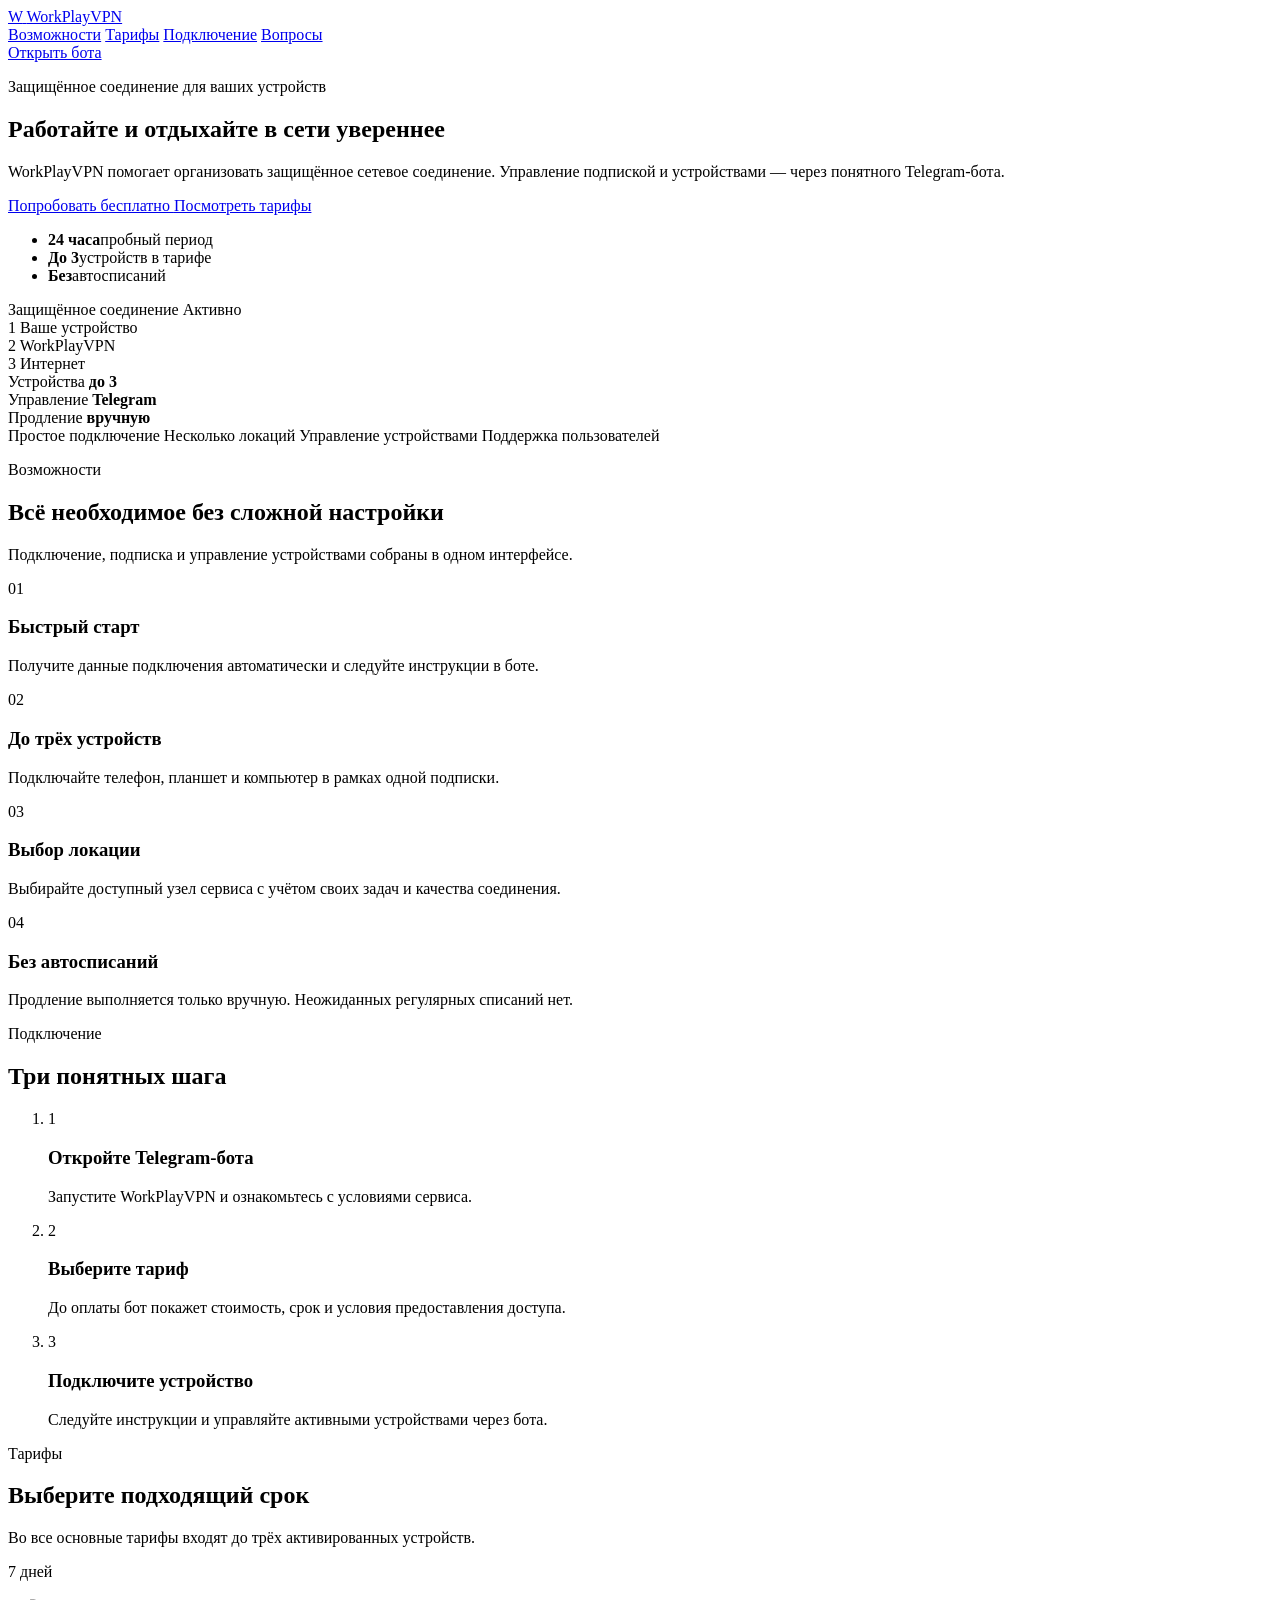
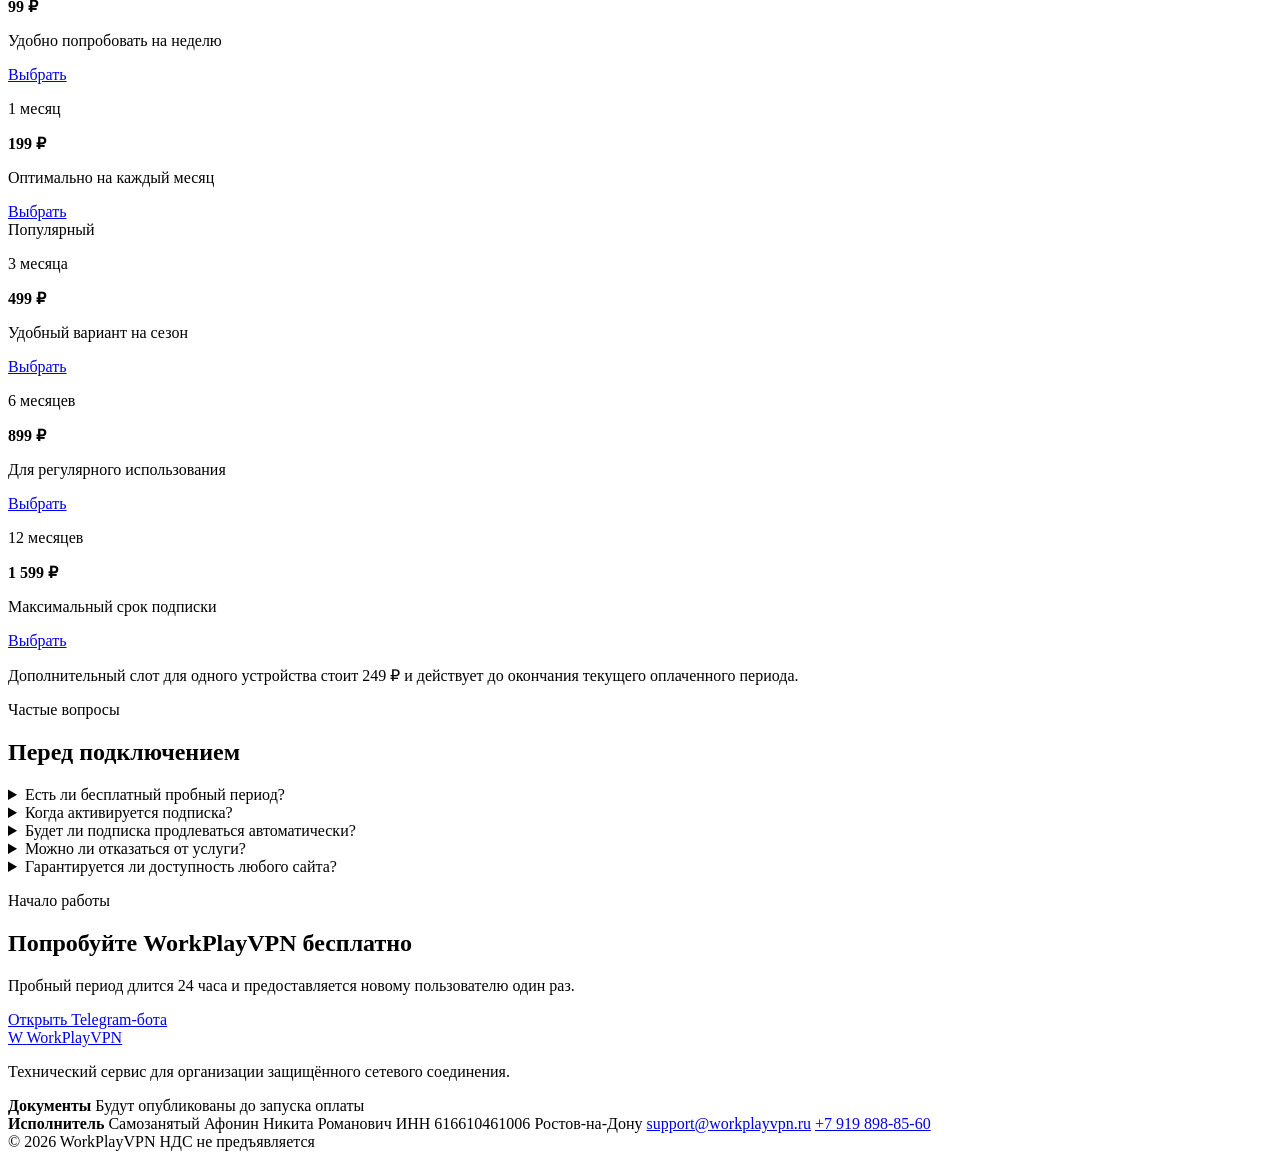
==== caddy/site/index.html @ 909dc4dd "Fix bot UX and add device region switching" ====
<!doctype html>
<html lang="ru">
<head>
  <meta charset="utf-8">
  <meta name="viewport" content="width=device-width, initial-scale=1">
  <meta name="theme-color" content="#07111f">
  <meta name="description" content="WorkPlayVPN — защищённое сетевое соединение для работы и повседневных задач. До трёх устройств, управление через Telegram.">
  <meta name="robots" content="noindex, nofollow">
  <title>WorkPlayVPN — защищённое соединение</title>
  <link rel="icon" href="/assets/favicon.svg" type="image/svg+xml">
  <link rel="stylesheet" href="/assets/styles.css?v=20260910-1">
</head>
<body>
  <header class="site-header">
    <div class="container header-inner">
      <a class="brand" href="/" aria-label="WorkPlayVPN — главная">
        <span class="brand-mark" aria-hidden="true">W</span>
        <span>WorkPlayVPN</span>
      </a>

      <nav class="desktop-nav" aria-label="Основная навигация">
        <a href="#advantages">Возможности</a>
        <a href="#plans">Тарифы</a>
        <a href="#connection">Подключение</a>
        <a href="#faq">Вопросы</a>
      </nav>

      <a class="button button-small" href="https://t.me/workplayvpn_bot" target="_blank" rel="noopener">
        Открыть бота
      </a>
    </div>
  </header>

  <main>
    <section class="hero">
      <div class="container hero-grid">
        <div class="hero-copy">
          <p class="eyebrow">Защищённое соединение для ваших устройств</p>
          <h1>Работайте и отдыхайте в сети увереннее</h1>
          <p class="hero-text">
            WorkPlayVPN помогает организовать защищённое сетевое соединение.
            Управление подпиской и устройствами — через понятного Telegram-бота.
          </p>

          <div class="hero-actions">
            <a class="button" href="https://t.me/workplayvpn_bot" target="_blank" rel="noopener">
              Попробовать бесплатно
            </a>
            <a class="button button-secondary" href="#plans">Посмотреть тарифы</a>
          </div>

          <ul class="hero-facts" aria-label="Основные условия">
            <li><strong>24 часа</strong><span>пробный период</span></li>
            <li><strong>До 3</strong><span>устройств в тарифе</span></li>
            <li><strong>Без</strong><span>автосписаний</span></li>
          </ul>
        </div>

        <div class="connection-card" aria-label="Схема подключения">
          <div class="connection-top">
            <span class="status-dot"></span>
            <span>Защищённое соединение</span>
            <span class="status-label">Активно</span>
          </div>

          <div class="connection-route">
            <div class="route-point">
              <span class="route-icon">1</span>
              <span>Ваше устройство</span>
            </div>
            <div class="route-line"><span></span></div>
            <div class="route-point route-point-accent">
              <span class="route-icon">2</span>
              <span>WorkPlayVPN</span>
            </div>
            <div class="route-line"><span></span></div>
            <div class="route-point">
              <span class="route-icon">3</span>
              <span>Интернет</span>
            </div>
          </div>

          <div class="connection-meta">
            <div>
              <span>Устройства</span>
              <strong>до 3</strong>
            </div>
            <div>
              <span>Управление</span>
              <strong>Telegram</strong>
            </div>
            <div>
              <span>Продление</span>
              <strong>вручную</strong>
            </div>
          </div>
        </div>
      </div>
    </section>

    <section class="trust-strip" aria-label="Преимущества">
      <div class="container trust-grid">
        <span>Простое подключение</span>
        <span>Несколько локаций</span>
        <span>Управление устройствами</span>
        <span>Поддержка пользователей</span>
      </div>
    </section>

    <section class="section" id="advantages">
      <div class="container">
        <div class="section-heading">
          <p class="eyebrow">Возможности</p>
          <h2>Всё необходимое без сложной настройки</h2>
          <p>Подключение, подписка и управление устройствами собраны в одном интерфейсе.</p>
        </div>

        <div class="feature-grid">
          <article class="feature-card">
            <span class="feature-number">01</span>
            <h3>Быстрый старт</h3>
            <p>Получите данные подключения автоматически и следуйте инструкции в боте.</p>
          </article>

          <article class="feature-card">
            <span class="feature-number">02</span>
            <h3>До трёх устройств</h3>
            <p>Подключайте телефон, планшет и компьютер в рамках одной подписки.</p>
          </article>

          <article class="feature-card">
            <span class="feature-number">03</span>
            <h3>Выбор локации</h3>
            <p>Выбирайте доступный узел сервиса с учётом своих задач и качества соединения.</p>
          </article>

          <article class="feature-card">
            <span class="feature-number">04</span>
            <h3>Без автосписаний</h3>
            <p>Продление выполняется только вручную. Неожиданных регулярных списаний нет.</p>
          </article>
        </div>
      </div>
    </section>

    <section class="section section-dark" id="connection">
      <div class="container connection-section">
        <div class="section-heading section-heading-light">
          <p class="eyebrow">Подключение</p>
          <h2>Три понятных шага</h2>
        </div>

        <ol class="steps">
          <li>
            <span>1</span>
            <div>
              <h3>Откройте Telegram-бота</h3>
              <p>Запустите WorkPlayVPN и ознакомьтесь с условиями сервиса.</p>
            </div>
          </li>
          <li>
            <span>2</span>
            <div>
              <h3>Выберите тариф</h3>
              <p>До оплаты бот покажет стоимость, срок и условия предоставления доступа.</p>
            </div>
          </li>
          <li>
            <span>3</span>
            <div>
              <h3>Подключите устройство</h3>
              <p>Следуйте инструкции и управляйте активными устройствами через бота.</p>
            </div>
          </li>
        </ol>
      </div>
    </section>

    <section class="section" id="plans">
      <div class="container">
        <div class="section-heading">
          <p class="eyebrow">Тарифы</p>
          <h2>Выберите подходящий срок</h2>
          <p>Во все основные тарифы входят до трёх активированных устройств.</p>
        </div>

        <div class="plans-grid">
          <article class="plan-card">
            <p class="plan-term">7 дней</p>
            <p class="plan-price"><strong>99 ₽</strong></p>
            <p class="plan-note">Удобно попробовать на неделю</p>
            <a class="button button-full" href="https://t.me/workplayvpn_bot" target="_blank" rel="noopener">Выбрать</a>
          </article>

          <article class="plan-card">
            <p class="plan-term">1 месяц</p>
            <p class="plan-price"><strong>199 ₽</strong></p>
            <p class="plan-note">Оптимально на каждый месяц</p>
            <a class="button button-full" href="https://t.me/workplayvpn_bot" target="_blank" rel="noopener">Выбрать</a>
          </article>

          <article class="plan-card plan-card-featured">
            <span class="plan-badge">Популярный</span>
            <p class="plan-term">3 месяца</p>
            <p class="plan-price"><strong>499 ₽</strong></p>
            <p class="plan-note">Удобный вариант на сезон</p>
            <a class="button button-full" href="https://t.me/workplayvpn_bot" target="_blank" rel="noopener">Выбрать</a>
          </article>

          <article class="plan-card">
            <p class="plan-term">6 месяцев</p>
            <p class="plan-price"><strong>899 ₽</strong></p>
            <p class="plan-note">Для регулярного использования</p>
            <a class="button button-full" href="https://t.me/workplayvpn_bot" target="_blank" rel="noopener">Выбрать</a>
          </article>

          <article class="plan-card">
            <p class="plan-term">12 месяцев</p>
            <p class="plan-price"><strong>1 599 ₽</strong></p>
            <p class="plan-note">Максимальный срок подписки</p>
            <a class="button button-full" href="https://t.me/workplayvpn_bot" target="_blank" rel="noopener">Выбрать</a>
          </article>
        </div>

        <p class="plans-footnote">
          Дополнительный слот для одного устройства стоит 249 ₽ и действует до окончания текущего оплаченного периода.
        </p>
      </div>
    </section>

    <section class="section section-muted" id="faq">
      <div class="container faq-layout">
        <div class="section-heading">
          <p class="eyebrow">Частые вопросы</p>
          <h2>Перед подключением</h2>
        </div>

        <div class="faq-list">
          <details>
            <summary>Есть ли бесплатный пробный период?</summary>
            <p>Да. Новому пользователю однократно предоставляется пробный доступ на 24 часа.</p>
          </details>

          <details>
            <summary>Когда активируется подписка?</summary>
            <p>Обычно сразу после подтверждения оплаты, но не позднее 15 минут.</p>
          </details>

          <details>
            <summary>Будет ли подписка продлеваться автоматически?</summary>
            <p>Нет. Продление выполняется пользователем вручную, автоматических списаний нет.</p>
          </details>

          <details>
            <summary>Можно ли отказаться от услуги?</summary>
            <p>Да. Порядок подачи заявления и расчёта суммы описан на отдельной странице возврата.</p>
          </details>

          <details>
            <summary>Гарантируется ли доступность любого сайта?</summary>
            <p>Нет. Работа сторонних сайтов, приложений и сетей не зависит от WorkPlayVPN.</p>
          </details>
        </div>
      </div>
    </section>

    <section class="cta-section">
      <div class="container cta-card">
        <div>
          <p class="eyebrow">Начало работы</p>
          <h2>Попробуйте WorkPlayVPN бесплатно</h2>
          <p>Пробный период длится 24 часа и предоставляется новому пользователю один раз.</p>
        </div>
        <a class="button" href="https://t.me/workplayvpn_bot" target="_blank" rel="noopener">
          Открыть Telegram-бота
        </a>
      </div>
    </section>
  </main>

  <footer class="site-footer">
    <div class="container footer-grid">
      <div>
        <a class="brand" href="/">
          <span class="brand-mark" aria-hidden="true">W</span>
          <span>WorkPlayVPN</span>
        </a>
        <p class="footer-description">Технический сервис для организации защищённого сетевого соединения.</p>
      </div>

      <div class="footer-links" id="documents" aria-label="Юридические документы">
        <strong>Документы</strong>
        <span>Будут опубликованы до запуска оплаты</span>
      </div>

      <div class="footer-details">
        <strong>Исполнитель</strong>
        <span>Самозанятый Афонин Никита Романович</span>
        <span>ИНН 616610461006</span>
        <span>Ростов-на-Дону</span>
        <a href="mailto:support@workplayvpn.ru">support@workplayvpn.ru</a>
        <a href="tel:+79198988560">+7 919 898-85-60</a>
      </div>
    </div>

    <div class="container footer-bottom">
      <span>© 2026 WorkPlayVPN</span>
      <span>НДС не предъявляется</span>
    </div>
  </footer>
</body>
</html>
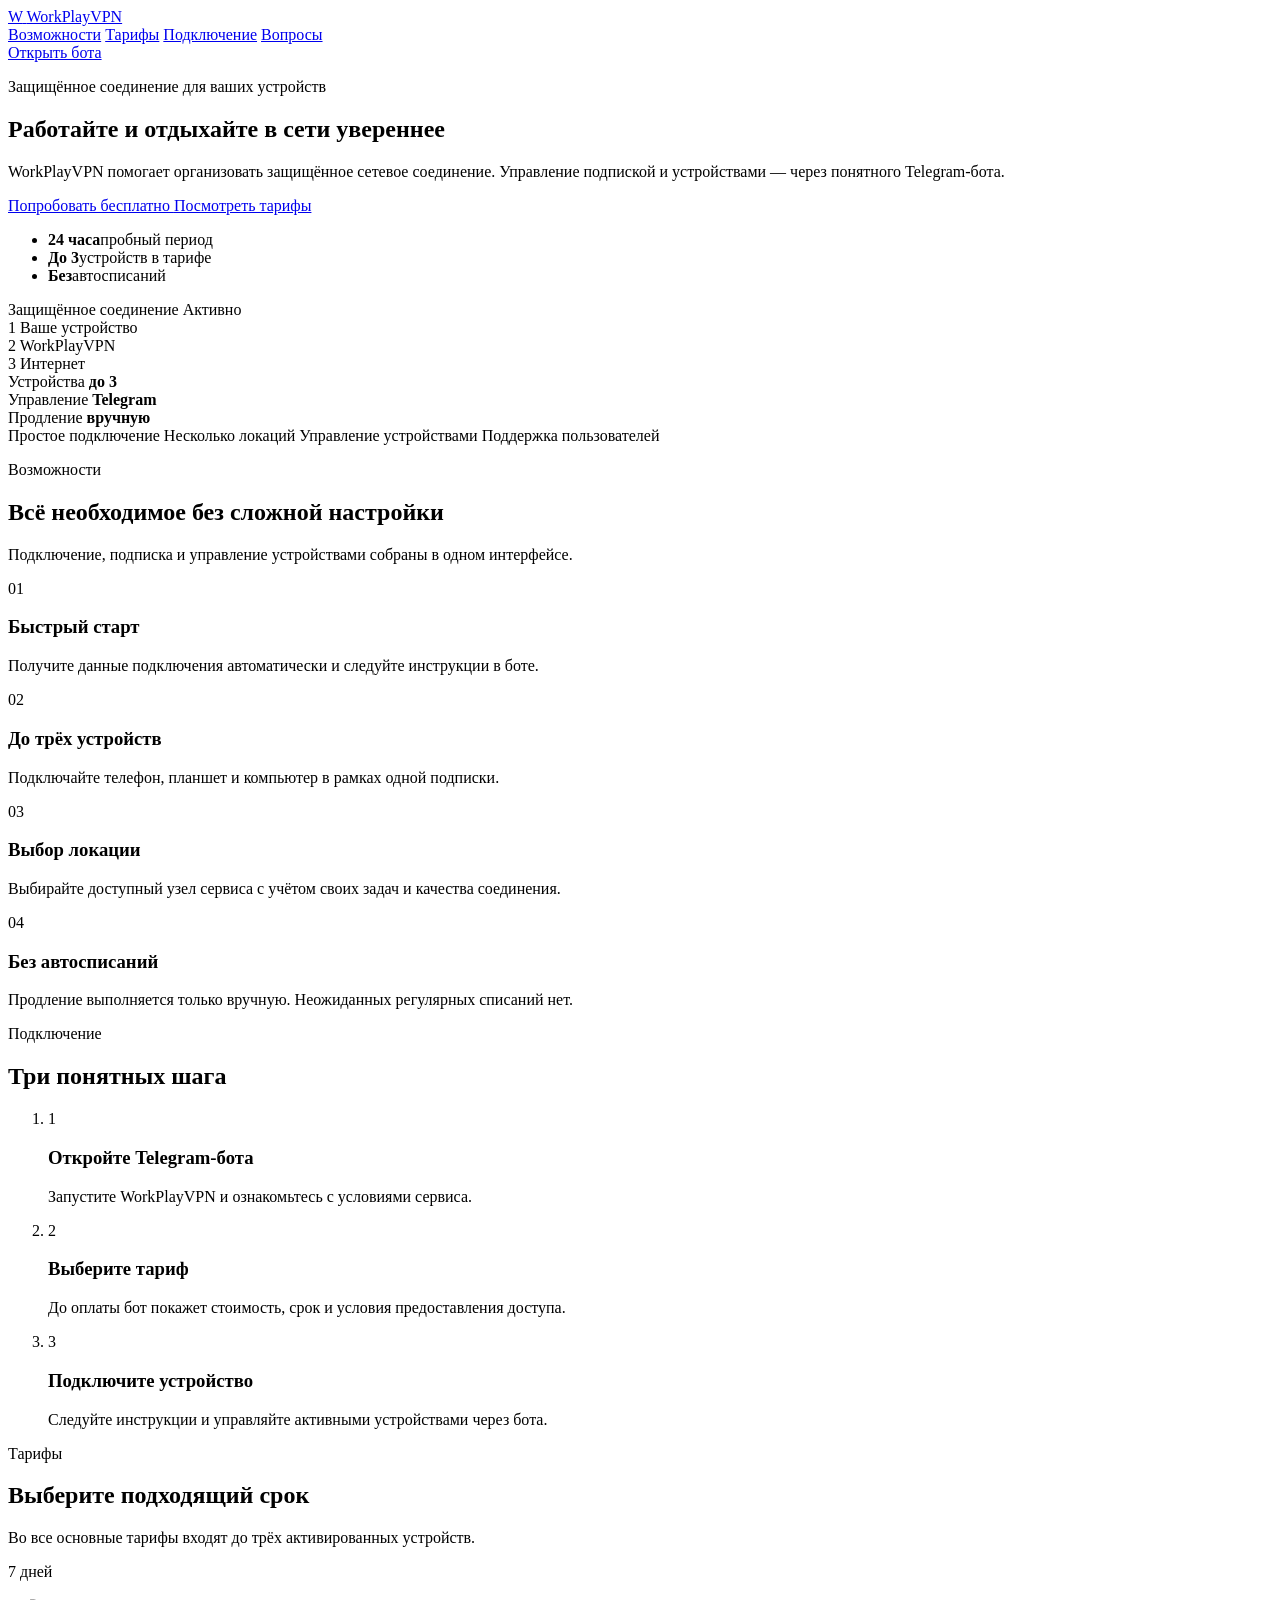
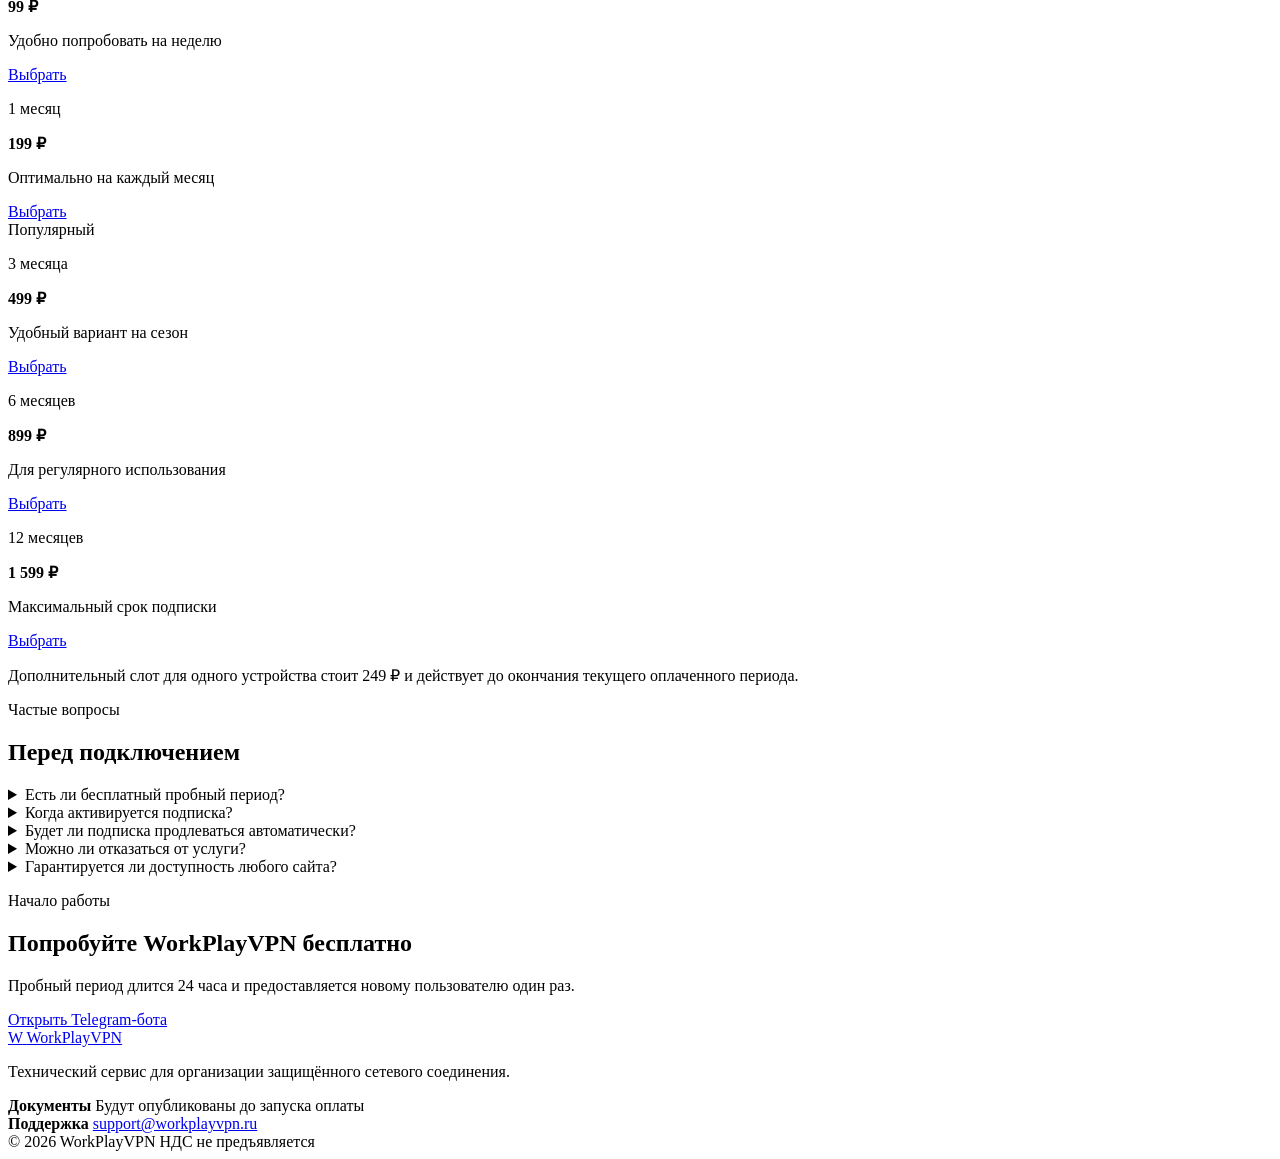
==== commit b5613643: "Replace personal details with support contact" ====
--- a/caddy/site/index.html
+++ b/caddy/site/index.html
@@ -294,12 +294,8 @@
       </div>
 
       <div class="footer-details">
-        <strong>Исполнитель</strong>
-        <span>Самозанятый Афонин Никита Романович</span>
-        <span>ИНН 616610461006</span>
-        <span>Ростов-на-Дону</span>
+        <strong>Поддержка</strong>
         <a href="mailto:support@workplayvpn.ru">support@workplayvpn.ru</a>
-        <a href="tel:+79198988560">+7 919 898-85-60</a>
       </div>
     </div>
 
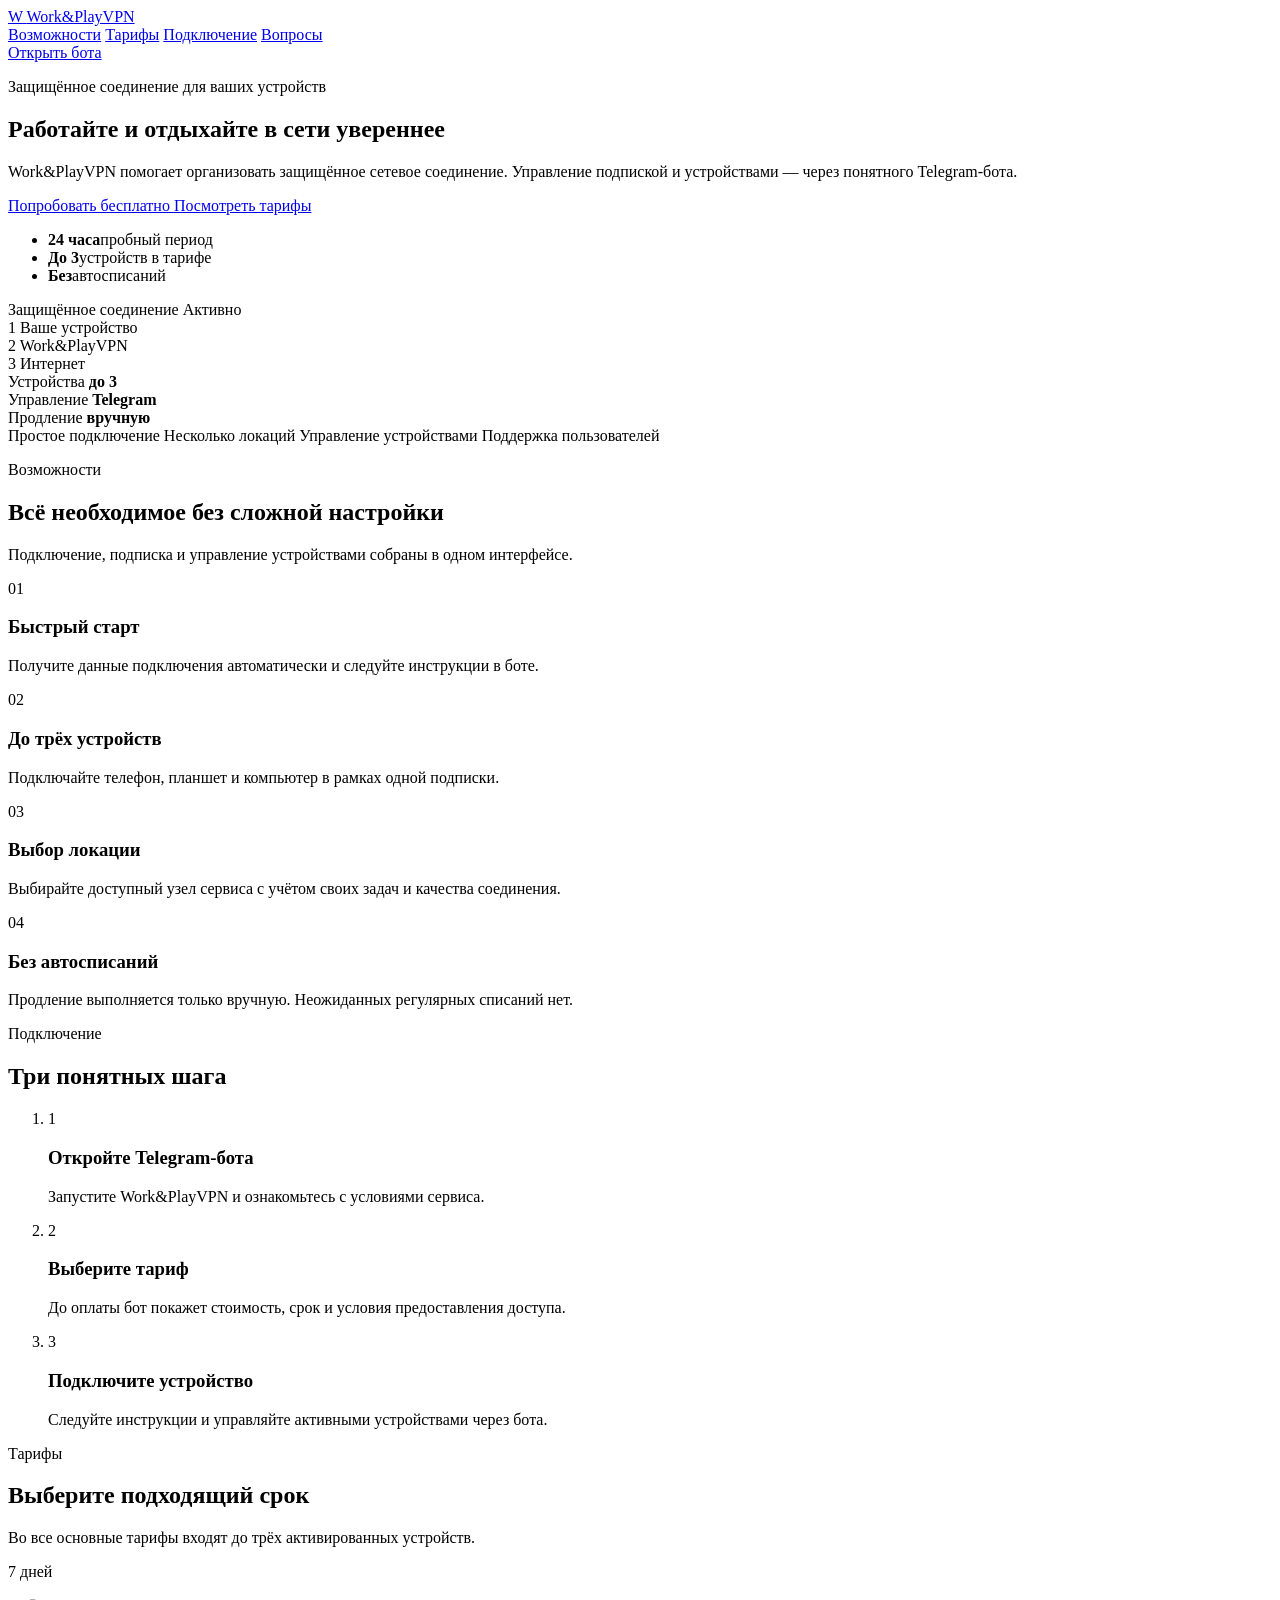
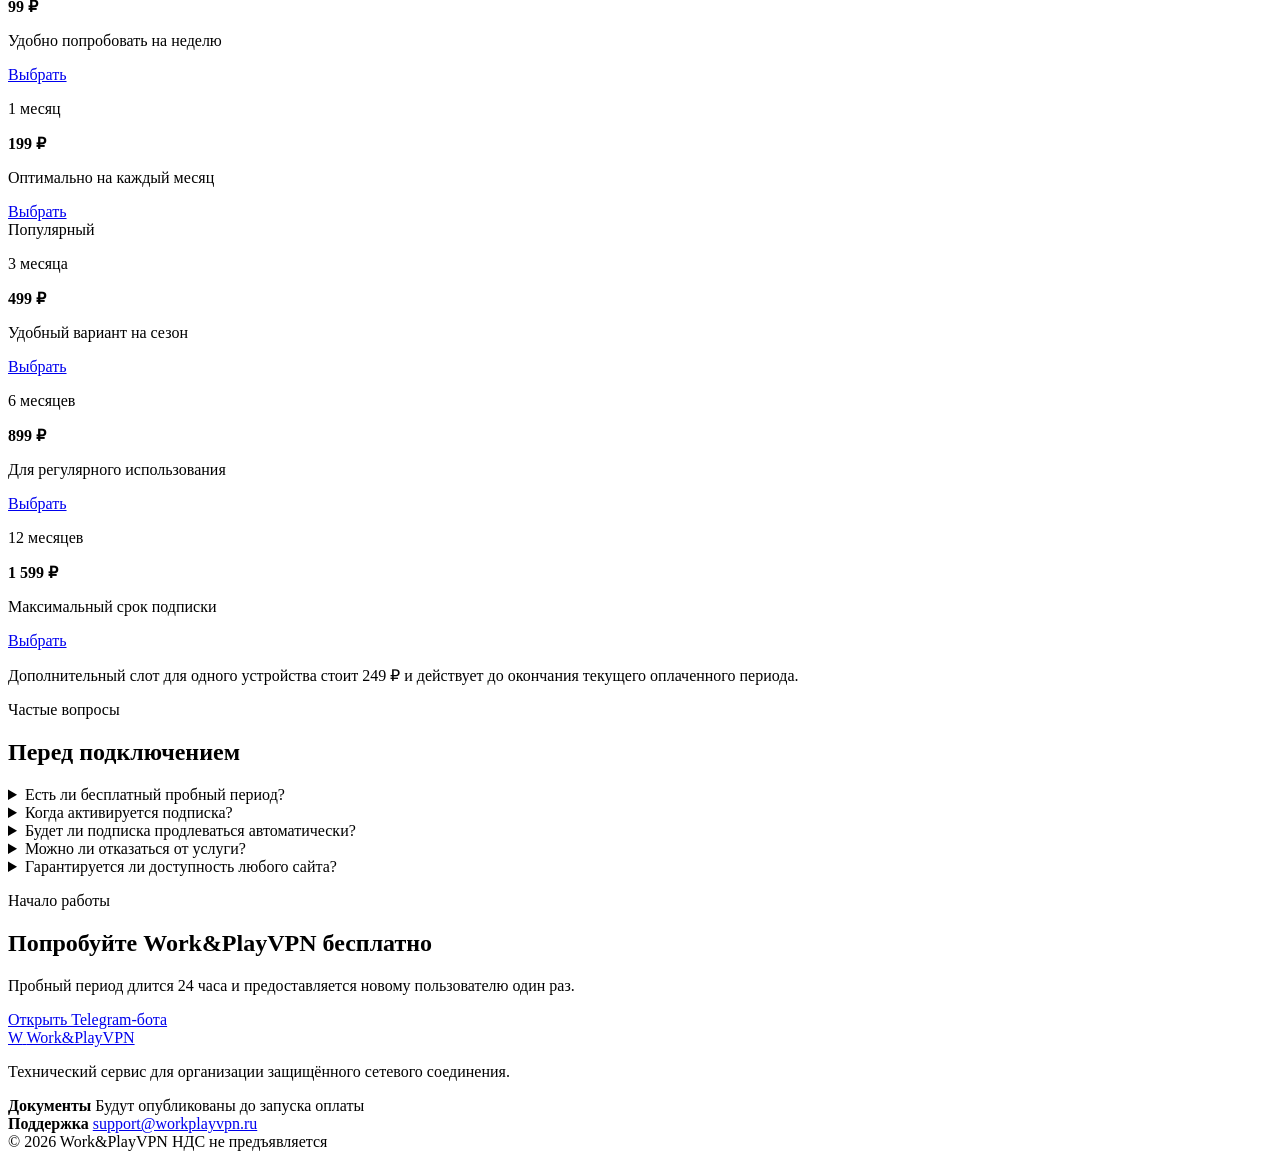
==== commit fbb7a55a: "Sync bot and Mini App subscriptions and refresh Work&PlayVPN branding" ====
--- a/caddy/site/index.html
+++ b/caddy/site/index.html
@@ -4,18 +4,18 @@
   <meta charset="utf-8">
   <meta name="viewport" content="width=device-width, initial-scale=1">
   <meta name="theme-color" content="#07111f">
-  <meta name="description" content="WorkPlayVPN — защищённое сетевое соединение для работы и повседневных задач. До трёх устройств, управление через Telegram.">
+  <meta name="description" content="Work&amp;PlayVPN — защищённое сетевое соединение для работы и повседневных задач. До трёх устройств, управление через Telegram.">
   <meta name="robots" content="noindex, nofollow">
-  <title>WorkPlayVPN — защищённое соединение</title>
+  <title>Work&amp;PlayVPN — защищённое соединение</title>
   <link rel="icon" href="/assets/favicon.svg" type="image/svg+xml">
   <link rel="stylesheet" href="/assets/styles.css?v=20260910-1">
 </head>
 <body>
   <header class="site-header">
     <div class="container header-inner">
-      <a class="brand" href="/" aria-label="WorkPlayVPN — главная">
+      <a class="brand" href="/" aria-label="Work&amp;PlayVPN — главная">
         <span class="brand-mark" aria-hidden="true">W</span>
-        <span>WorkPlayVPN</span>
+        <span>Work&amp;PlayVPN</span>
       </a>
 
       <nav class="desktop-nav" aria-label="Основная навигация">
@@ -38,7 +38,7 @@
           <p class="eyebrow">Защищённое соединение для ваших устройств</p>
           <h1>Работайте и отдыхайте в сети увереннее</h1>
           <p class="hero-text">
-            WorkPlayVPN помогает организовать защищённое сетевое соединение.
+            Work&amp;PlayVPN помогает организовать защищённое сетевое соединение.
             Управление подпиской и устройствами — через понятного Telegram-бота.
           </p>
 
@@ -71,7 +71,7 @@
             <div class="route-line"><span></span></div>
             <div class="route-point route-point-accent">
               <span class="route-icon">2</span>
-              <span>WorkPlayVPN</span>
+              <span>Work&amp;PlayVPN</span>
             </div>
             <div class="route-line"><span></span></div>
             <div class="route-point">
@@ -155,7 +155,7 @@
             <span>1</span>
             <div>
               <h3>Откройте Telegram-бота</h3>
-              <p>Запустите WorkPlayVPN и ознакомьтесь с условиями сервиса.</p>
+              <p>Запустите Work&amp;PlayVPN и ознакомьтесь с условиями сервиса.</p>
             </div>
           </li>
           <li>
@@ -258,7 +258,7 @@
 
           <details>
             <summary>Гарантируется ли доступность любого сайта?</summary>
-            <p>Нет. Работа сторонних сайтов, приложений и сетей не зависит от WorkPlayVPN.</p>
+            <p>Нет. Работа сторонних сайтов, приложений и сетей не зависит от Work&amp;PlayVPN.</p>
           </details>
         </div>
       </div>
@@ -268,7 +268,7 @@
       <div class="container cta-card">
         <div>
           <p class="eyebrow">Начало работы</p>
-          <h2>Попробуйте WorkPlayVPN бесплатно</h2>
+          <h2>Попробуйте Work&amp;PlayVPN бесплатно</h2>
           <p>Пробный период длится 24 часа и предоставляется новому пользователю один раз.</p>
         </div>
         <a class="button" href="https://t.me/workplayvpn_bot" target="_blank" rel="noopener">
@@ -283,7 +283,7 @@
       <div>
         <a class="brand" href="/">
           <span class="brand-mark" aria-hidden="true">W</span>
-          <span>WorkPlayVPN</span>
+          <span>Work&amp;PlayVPN</span>
         </a>
         <p class="footer-description">Технический сервис для организации защищённого сетевого соединения.</p>
       </div>
@@ -300,7 +300,7 @@
     </div>
 
     <div class="container footer-bottom">
-      <span>© 2026 WorkPlayVPN</span>
+      <span>© 2026 Work&amp;PlayVPN</span>
       <span>НДС не предъявляется</span>
     </div>
   </footer>
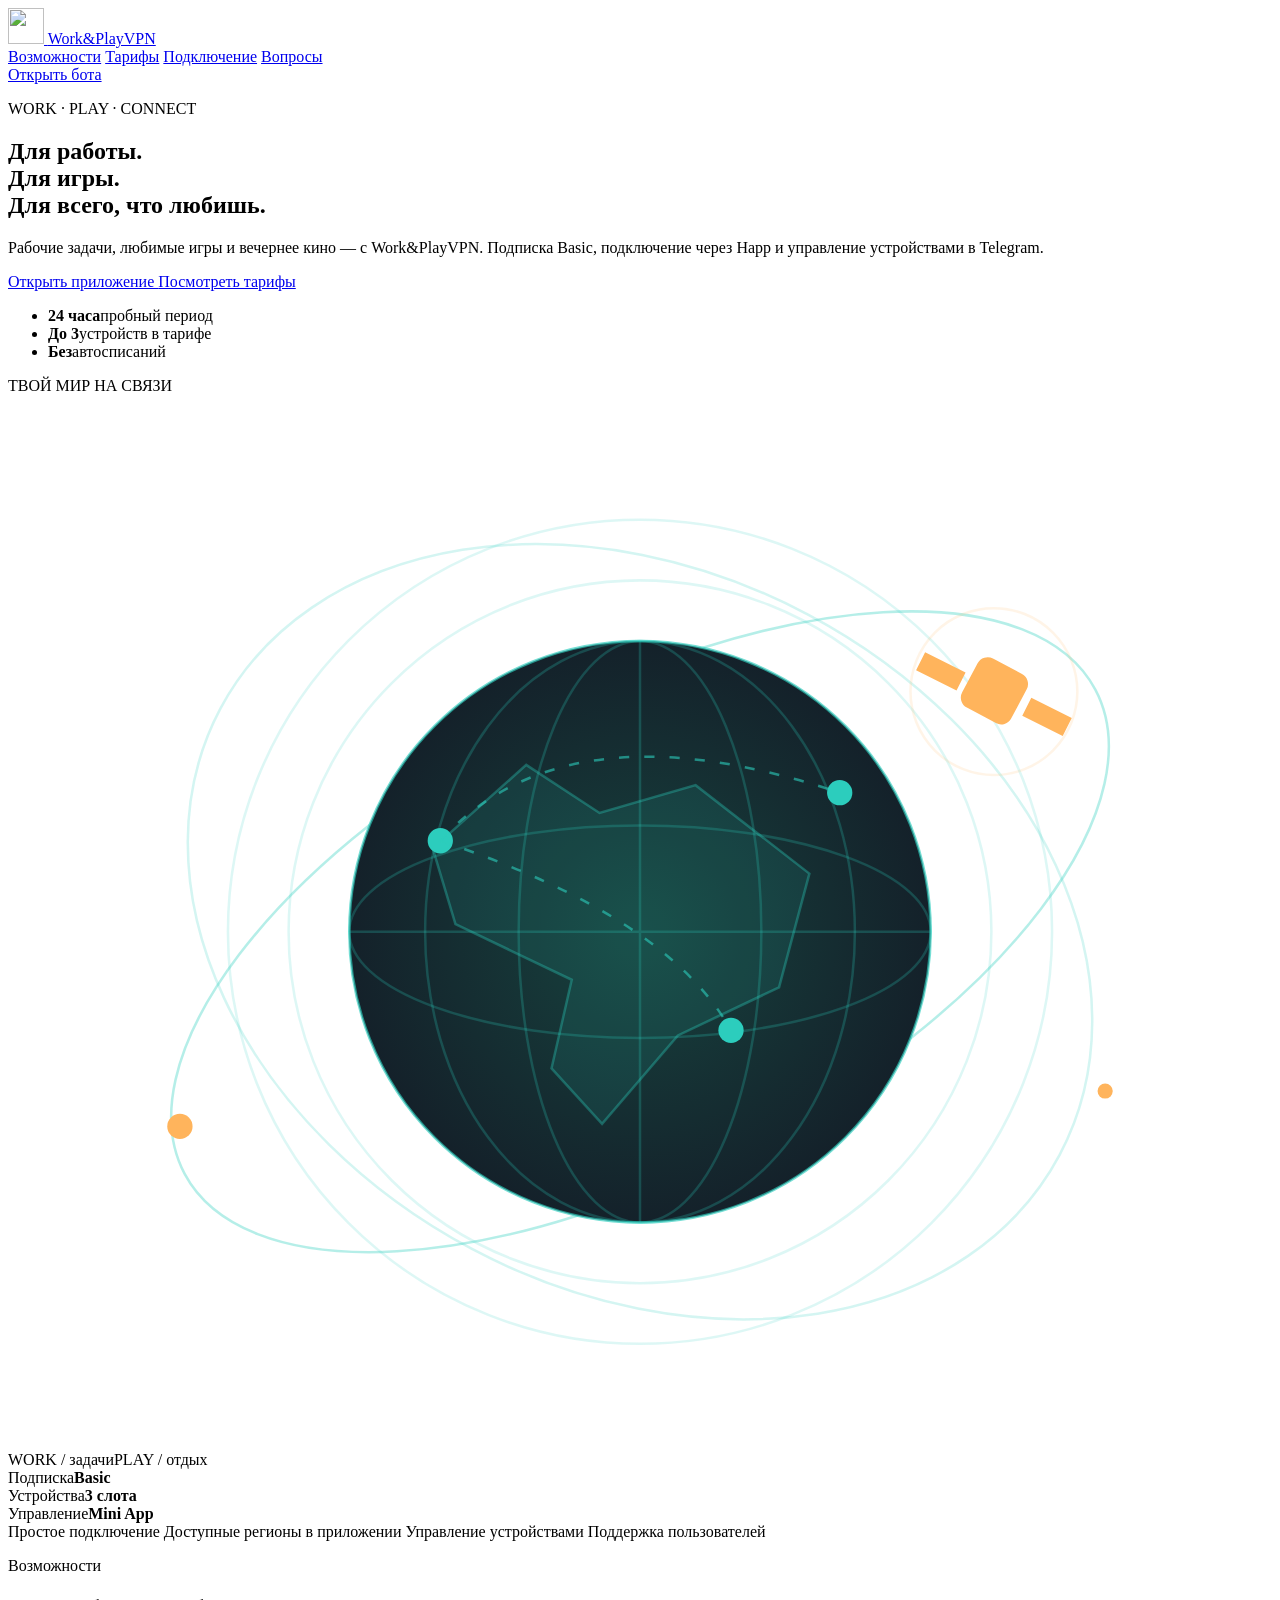
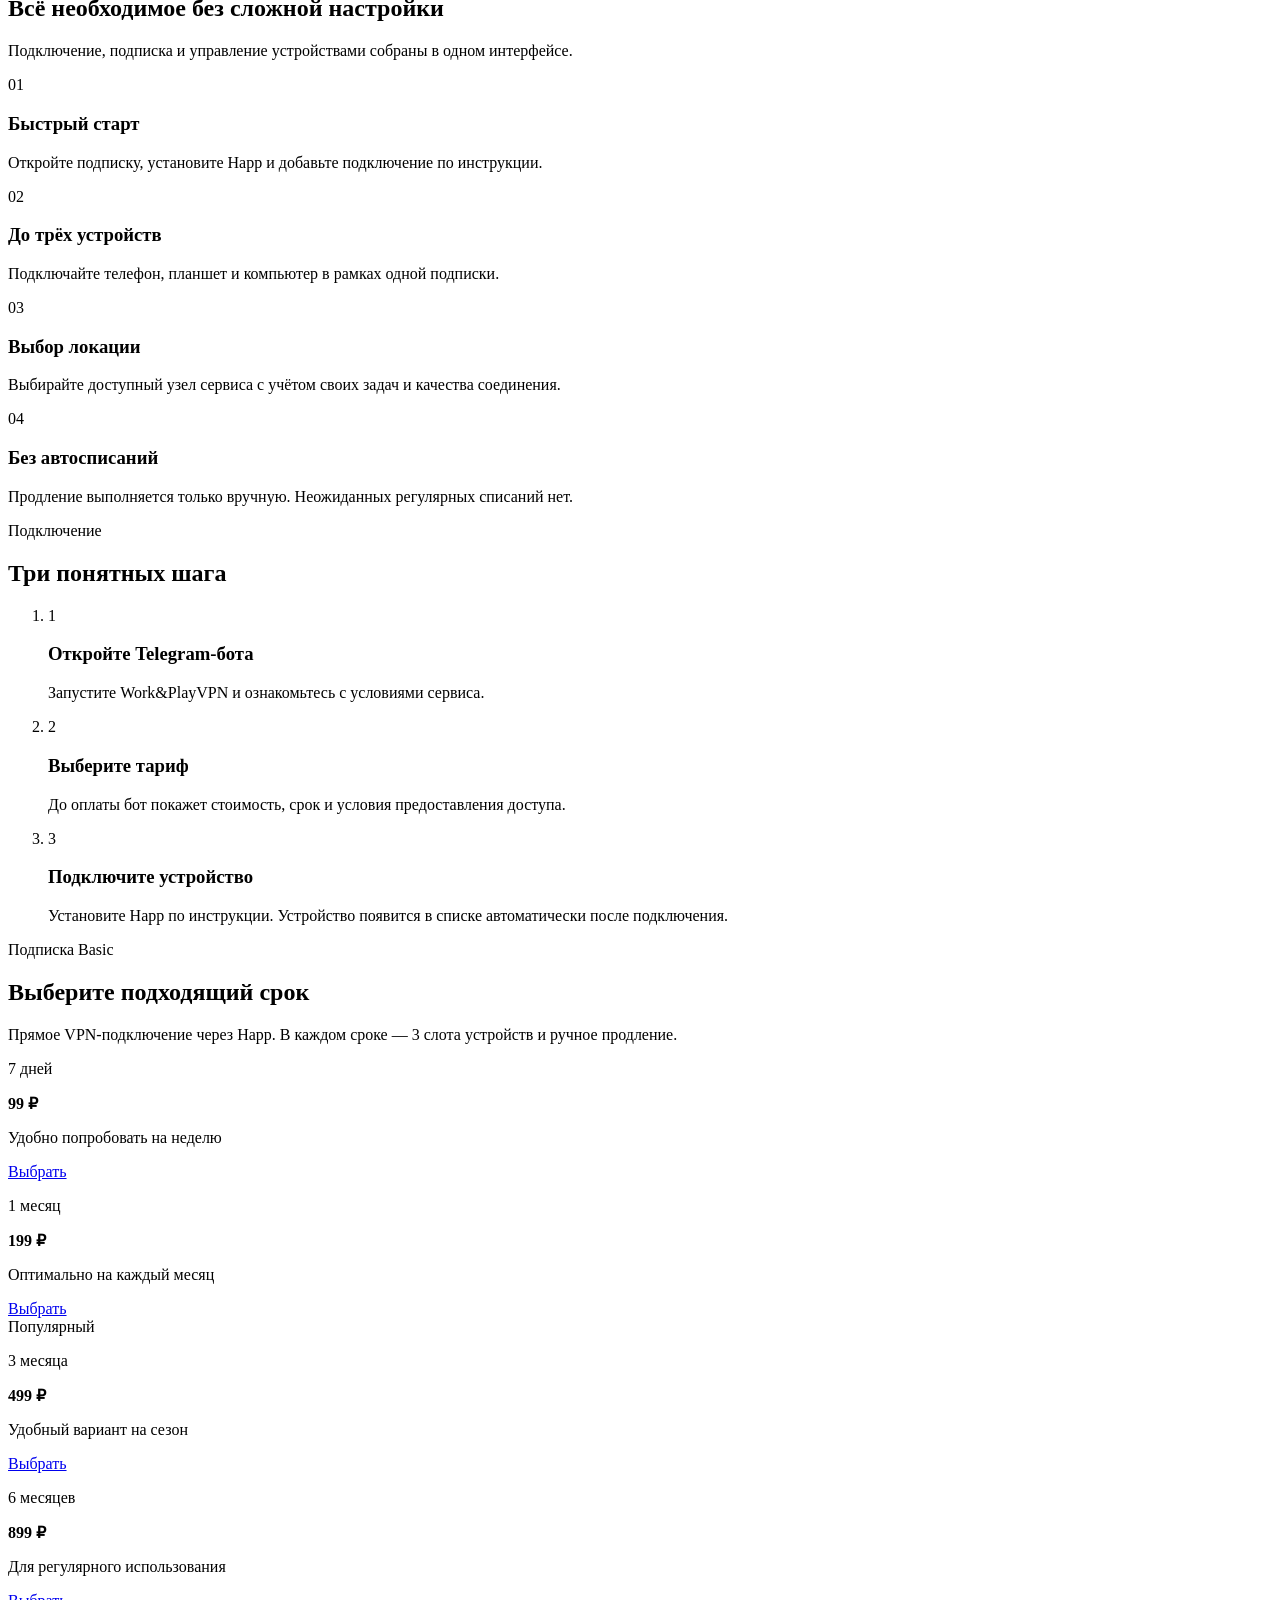
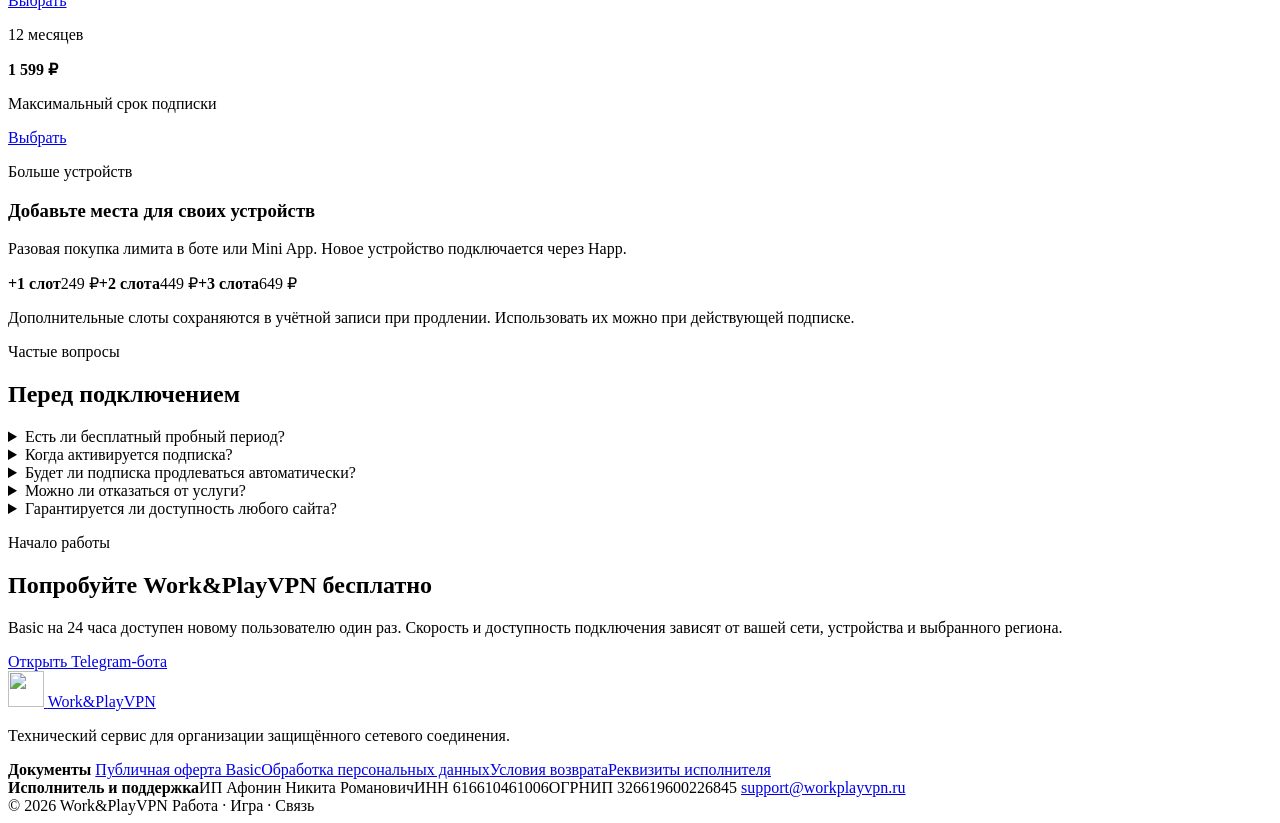
==== commit 428f8909: "Refresh website branding and add individual entrepreneur documents" ====
--- a/caddy/site/index.html
+++ b/caddy/site/index.html
@@ -3,18 +3,18 @@
 <head>
   <meta charset="utf-8">
   <meta name="viewport" content="width=device-width, initial-scale=1">
-  <meta name="theme-color" content="#07111f">
+  <meta name="theme-color" content="#0b1118">
   <meta name="description" content="Work&amp;PlayVPN — защищённое сетевое соединение для работы и повседневных задач. До трёх устройств, управление через Telegram.">
   <meta name="robots" content="noindex, nofollow">
   <title>Work&amp;PlayVPN — защищённое соединение</title>
-  <link rel="icon" href="/assets/favicon.svg" type="image/svg+xml">
-  <link rel="stylesheet" href="/assets/styles.css?v=20260910-1">
+  <link rel="icon" href="/assets/favicon.svg?v=20261002-3" type="image/svg+xml">
+  <link rel="stylesheet" href="/assets/styles.css?v=20261002-2">
 </head>
 <body>
   <header class="site-header">
     <div class="container header-inner">
       <a class="brand" href="/" aria-label="Work&amp;PlayVPN — главная">
-        <span class="brand-mark" aria-hidden="true">W</span>
+        <img class="brand-mark brand-avatar" src="/assets/avatar.png" alt="" width="36" height="36">
         <span>Work&amp;PlayVPN</span>
       </a>
 
@@ -35,16 +35,16 @@
     <section class="hero">
       <div class="container hero-grid">
         <div class="hero-copy">
-          <p class="eyebrow">Защищённое соединение для ваших устройств</p>
-          <h1>Работайте и отдыхайте в сети увереннее</h1>
+          <p class="eyebrow">WORK · PLAY · CONNECT</p>
+          <h1>Для работы.<br>Для игры.<br>Для всего, что любишь.</h1>
           <p class="hero-text">
-            Work&amp;PlayVPN помогает организовать защищённое сетевое соединение.
-            Управление подпиской и устройствами — через понятного Telegram-бота.
+            Рабочие задачи, любимые игры и вечернее кино — с Work&amp;PlayVPN.
+            Подписка Basic, подключение через Happ и управление устройствами в Telegram.
           </p>
 
           <div class="hero-actions">
             <a class="button" href="https://t.me/workplayvpn_bot" target="_blank" rel="noopener">
-              Попробовать бесплатно
+              Открыть приложение
             </a>
             <a class="button button-secondary" href="#plans">Посмотреть тарифы</a>
           </div>
@@ -56,44 +56,24 @@
           </ul>
         </div>
 
-        <div class="connection-card" aria-label="Схема подключения">
-          <div class="connection-top">
-            <span class="status-dot"></span>
-            <span>Защищённое соединение</span>
-            <span class="status-label">Активно</span>
+        <div class="connection-card orbit-card" aria-label="Иллюстрация связи устройств">
+          <p class="orbit-caption">ТВОЙ МИР НА СВЯЗИ</p>
+          <div class="orbital-scene" aria-hidden="true">
+            <svg viewBox="0 0 500 410" class="orbital-map" xmlns="http://www.w3.org/2000/svg">
+              <defs><radialGradient id="planet"><stop stop-color="#17433f"/><stop offset="1" stop-color="#14212a"/></radialGradient></defs>
+              <g fill="none" stroke="#2ccdbd"><ellipse cx="250" cy="206" rx="204" ry="94" transform="rotate(-28 250 206)" opacity=".35"/><ellipse cx="250" cy="206" rx="188" ry="142" transform="rotate(28 250 206)" opacity=".2"/></g>
+              <circle cx="250" cy="206" r="115" fill="url(#planet)" stroke="#2ccdbd" stroke-opacity=".65"/>
+              <g fill="none" stroke="#2ccdbd" stroke-opacity=".24"><ellipse cx="250" cy="206" rx="48" ry="115"/><ellipse cx="250" cy="206" rx="85" ry="115"/><ellipse cx="250" cy="206" rx="115" ry="42"/><path d="M135 206h230M250 91v230"/></g>
+              <g class="signal-ring" fill="none" stroke="#2ccdbd" stroke-opacity=".16"><circle cx="250" cy="206" r="139"/><circle cx="250" cy="206" r="163"/></g>
+              <path d="M168 173l37-33 29 19 38-11 45 35-12 45-40 19-30 35-20-22 8-35-46-22z" fill="#2ccdbd" fill-opacity=".1" stroke="#2ccdbd" stroke-opacity=".35"/>
+              <g class="orbital-satellite" fill="#ffb45c" stroke="#ffb45c"><rect x="380" y="100" width="21" height="21" rx="4" transform="rotate(28 390 110)"/><path d="M377 107l-16-8M403 117l16 8" stroke-width="8"/><circle cx="390" cy="111" r="33" fill="none" stroke-opacity=".15"/></g>
+              <g fill="#2ccdbd"><circle cx="171" cy="170" r="5"/><circle cx="286" cy="245" r="5"/><circle cx="329" cy="151" r="5"/></g>
+              <path d="M171 170q50-55 158-19M171 170q90 30 115 75" fill="none" stroke="#2ccdbd" stroke-opacity=".6" stroke-dasharray="4 6"/>
+              <g fill="#ffb45c"><circle cx="68" cy="283" r="5"/><circle cx="434" cy="269" r="3"/></g>
+            </svg>
+            <span class="orbit-chip work-chip">WORK / задачи</span><span class="orbit-chip play-chip">PLAY / отдых</span>
           </div>
-
-          <div class="connection-route">
-            <div class="route-point">
-              <span class="route-icon">1</span>
-              <span>Ваше устройство</span>
-            </div>
-            <div class="route-line"><span></span></div>
-            <div class="route-point route-point-accent">
-              <span class="route-icon">2</span>
-              <span>Work&amp;PlayVPN</span>
-            </div>
-            <div class="route-line"><span></span></div>
-            <div class="route-point">
-              <span class="route-icon">3</span>
-              <span>Интернет</span>
-            </div>
-          </div>
-
-          <div class="connection-meta">
-            <div>
-              <span>Устройства</span>
-              <strong>до 3</strong>
-            </div>
-            <div>
-              <span>Управление</span>
-              <strong>Telegram</strong>
-            </div>
-            <div>
-              <span>Продление</span>
-              <strong>вручную</strong>
-            </div>
-          </div>
+          <div class="connection-meta"><div><span>Подписка</span><strong>Basic</strong></div><div><span>Устройства</span><strong>3 слота</strong></div><div><span>Управление</span><strong>Mini App</strong></div></div>
         </div>
       </div>
     </section>
@@ -101,7 +81,7 @@
     <section class="trust-strip" aria-label="Преимущества">
       <div class="container trust-grid">
         <span>Простое подключение</span>
-        <span>Несколько локаций</span>
+        <span>Доступные регионы в приложении</span>
         <span>Управление устройствами</span>
         <span>Поддержка пользователей</span>
       </div>
@@ -119,7 +99,7 @@
           <article class="feature-card">
             <span class="feature-number">01</span>
             <h3>Быстрый старт</h3>
-            <p>Получите данные подключения автоматически и следуйте инструкции в боте.</p>
+            <p>Откройте подписку, установите Happ и добавьте подключение по инструкции.</p>
           </article>
 
           <article class="feature-card">
@@ -169,7 +149,7 @@
             <span>3</span>
             <div>
               <h3>Подключите устройство</h3>
-              <p>Следуйте инструкции и управляйте активными устройствами через бота.</p>
+              <p>Установите Happ по инструкции. Устройство появится в списке автоматически после подключения.</p>
             </div>
           </li>
         </ol>
@@ -179,9 +159,9 @@
     <section class="section" id="plans">
       <div class="container">
         <div class="section-heading">
-          <p class="eyebrow">Тарифы</p>
+          <p class="eyebrow">Подписка Basic</p>
           <h2>Выберите подходящий срок</h2>
-          <p>Во все основные тарифы входят до трёх активированных устройств.</p>
+          <p>Прямое VPN-подключение через Happ. В каждом сроке — 3 слота устройств и ручное продление.</p>
         </div>
 
         <div class="plans-grid">
@@ -222,8 +202,9 @@
           </article>
         </div>
 
+        <div class="slots-panel"><div><p class="eyebrow">Больше устройств</p><h3>Добавьте места для своих устройств</h3><p>Разовая покупка лимита в боте или Mini App. Новое устройство подключается через Happ.</p></div><div class="slot-prices"><span><b>+1 слот</b>249 ₽</span><span><b>+2 слота</b>449 ₽</span><span><b>+3 слота</b>649 ₽</span></div></div>
         <p class="plans-footnote">
-          Дополнительный слот для одного устройства стоит 249 ₽ и действует до окончания текущего оплаченного периода.
+          Дополнительные слоты сохраняются в учётной записи при продлении. Использовать их можно при действующей подписке.
         </p>
       </div>
     </section>
@@ -238,12 +219,12 @@
         <div class="faq-list">
           <details>
             <summary>Есть ли бесплатный пробный период?</summary>
-            <p>Да. Новому пользователю однократно предоставляется пробный доступ на 24 часа.</p>
+            <p>Да. Новый пользователь может один раз получить Basic на 24 часа. При действующей подписке или уже использованном пробном периоде предложение недоступно.</p>
           </details>
 
           <details>
             <summary>Когда активируется подписка?</summary>
-            <p>Обычно сразу после подтверждения оплаты, но не позднее 15 минут.</p>
+            <p>После подтверждения оплаты платёжным провайдером. Если платёж подтверждён, а доступ не появился, напишите в поддержку — укажите Telegram ID и номер платежа.</p>
           </details>
 
           <details>
@@ -253,7 +234,7 @@
 
           <details>
             <summary>Можно ли отказаться от услуги?</summary>
-            <p>Да. Порядок подачи заявления и расчёта суммы описан на отдельной странице возврата.</p>
+            <p>Да. Напишите на support@workplayvpn.ru. <a href="/refund.html">Условия возврата</a> описывают порядок обращения и рассмотрения заявления.</p>
           </details>
 
           <details>
@@ -269,7 +250,7 @@
         <div>
           <p class="eyebrow">Начало работы</p>
           <h2>Попробуйте Work&amp;PlayVPN бесплатно</h2>
-          <p>Пробный период длится 24 часа и предоставляется новому пользователю один раз.</p>
+          <p>Basic на 24 часа доступен новому пользователю один раз. Скорость и доступность подключения зависят от вашей сети, устройства и выбранного региона.</p>
         </div>
         <a class="button" href="https://t.me/workplayvpn_bot" target="_blank" rel="noopener">
           Открыть Telegram-бота
@@ -282,7 +263,7 @@
     <div class="container footer-grid">
       <div>
         <a class="brand" href="/">
-          <span class="brand-mark" aria-hidden="true">W</span>
+          <img class="brand-mark brand-avatar" src="/assets/avatar.png" alt="" width="36" height="36">
           <span>Work&amp;PlayVPN</span>
         </a>
         <p class="footer-description">Технический сервис для организации защищённого сетевого соединения.</p>
@@ -290,18 +271,18 @@
 
       <div class="footer-links" id="documents" aria-label="Юридические документы">
         <strong>Документы</strong>
-        <span>Будут опубликованы до запуска оплаты</span>
+        <a href="/offer.html">Публичная оферта Basic</a><a href="/privacy.html">Обработка персональных данных</a><a href="/refund.html">Условия возврата</a><a href="/details.html">Реквизиты исполнителя</a>
       </div>
 
       <div class="footer-details">
-        <strong>Поддержка</strong>
+        <strong>Исполнитель и поддержка</strong><span>ИП Афонин Никита Романович</span><span>ИНН 616610461006</span><span>ОГРНИП 326619600226845</span>
         <a href="mailto:support@workplayvpn.ru">support@workplayvpn.ru</a>
       </div>
     </div>
 
     <div class="container footer-bottom">
       <span>© 2026 Work&amp;PlayVPN</span>
-      <span>НДС не предъявляется</span>
+      <span>Работа · Игра · Связь</span>
     </div>
   </footer>
 </body>
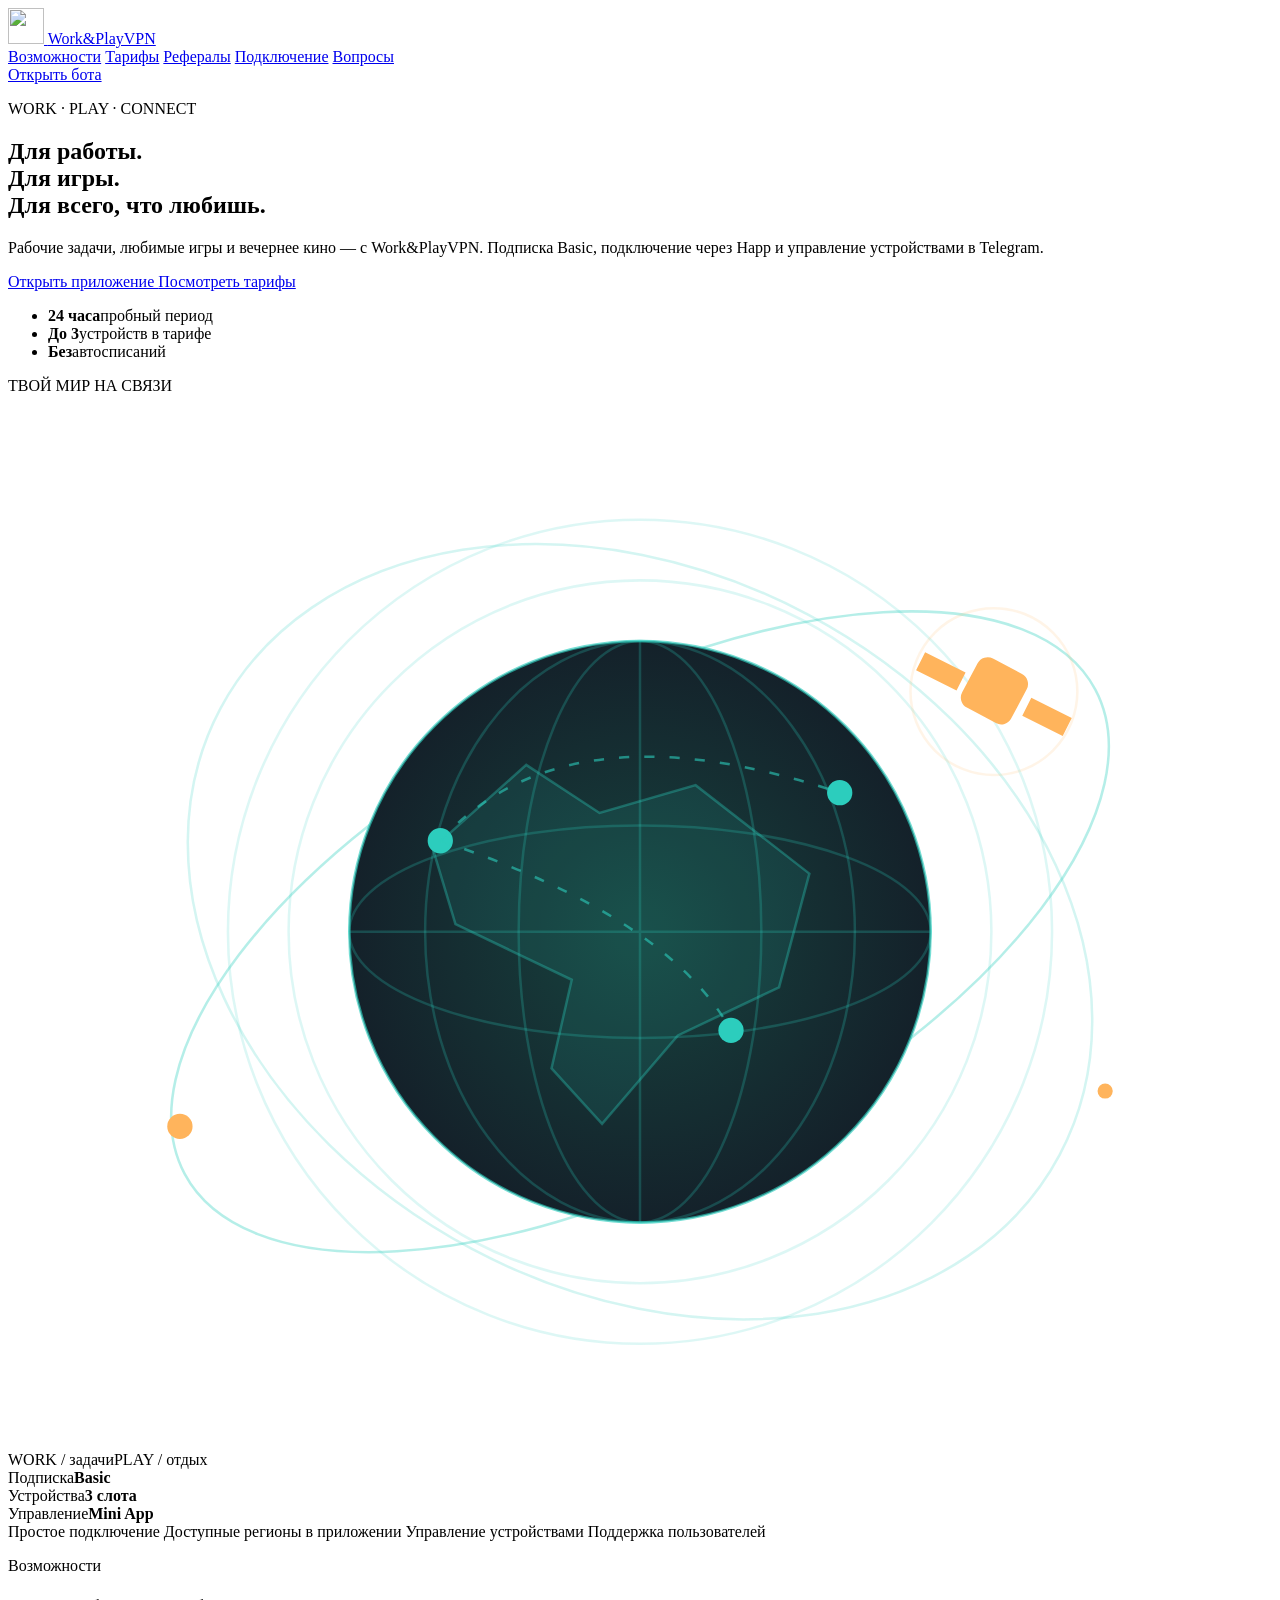
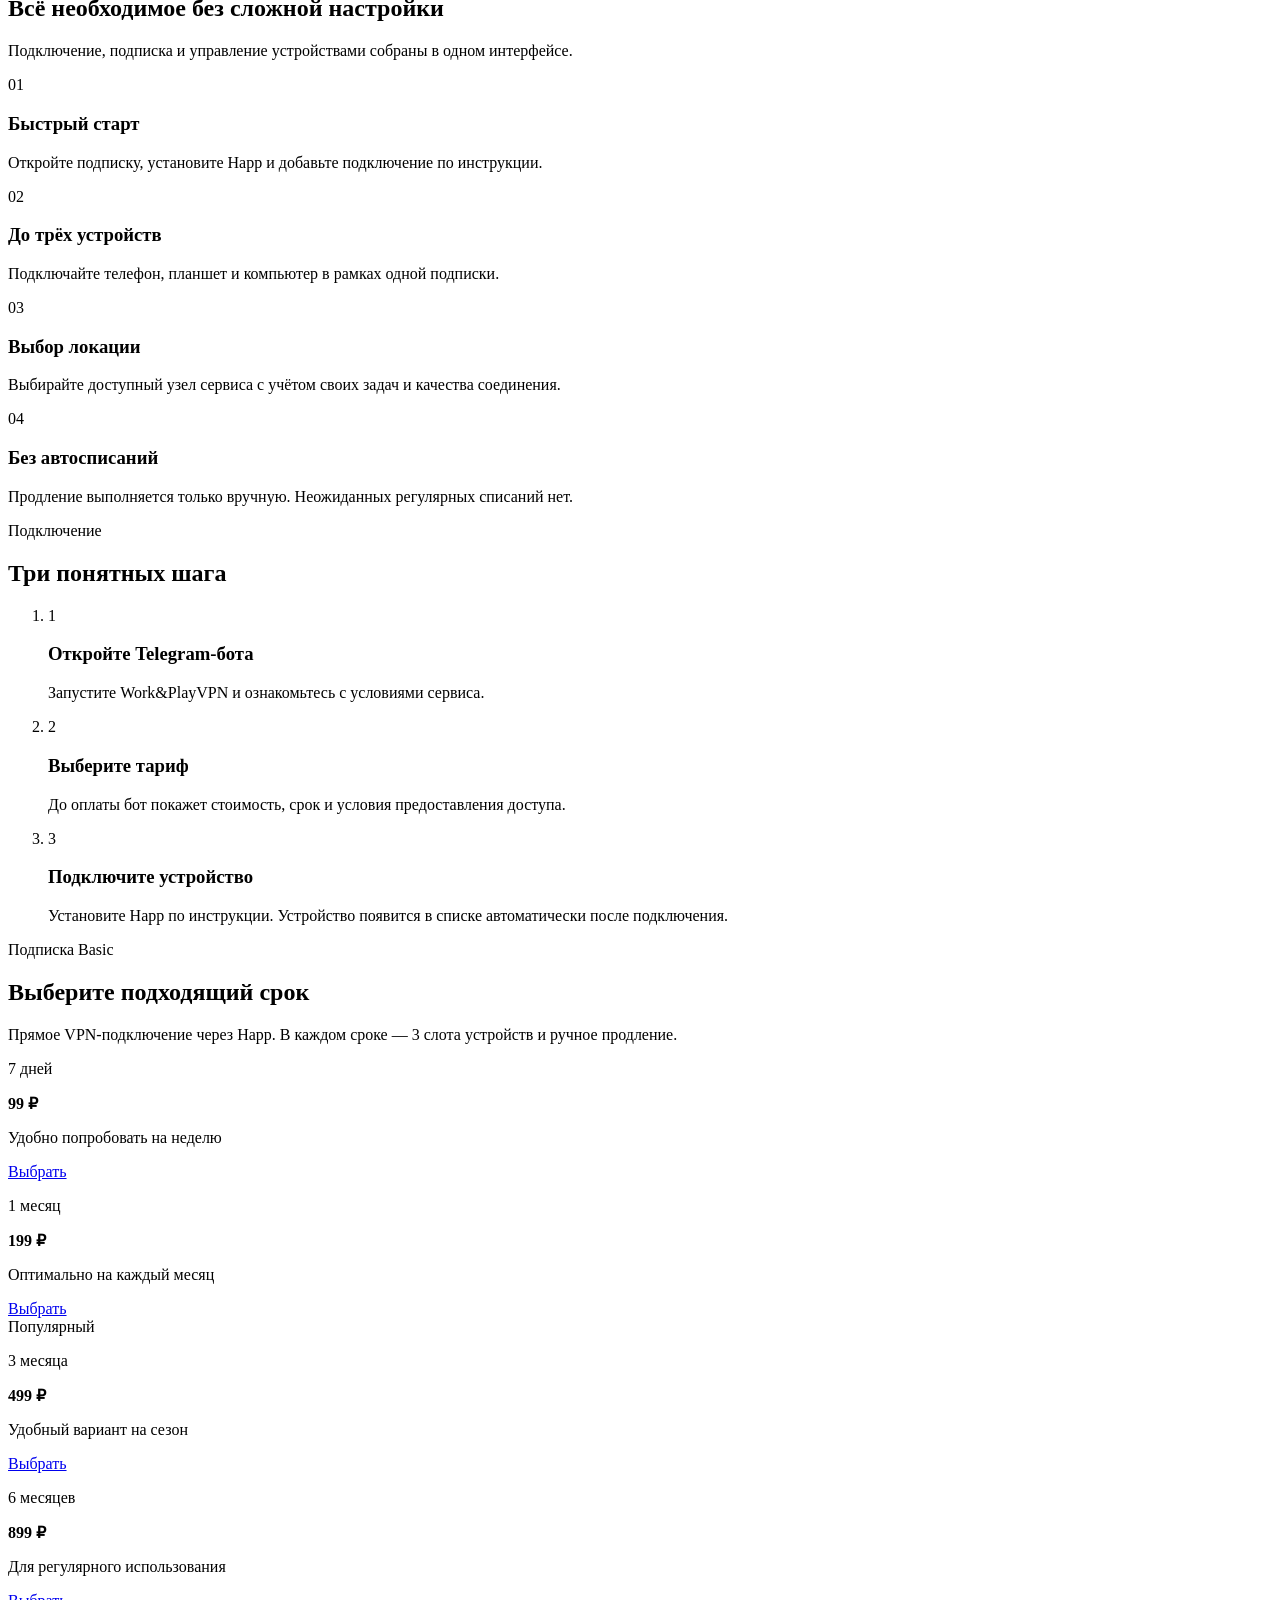
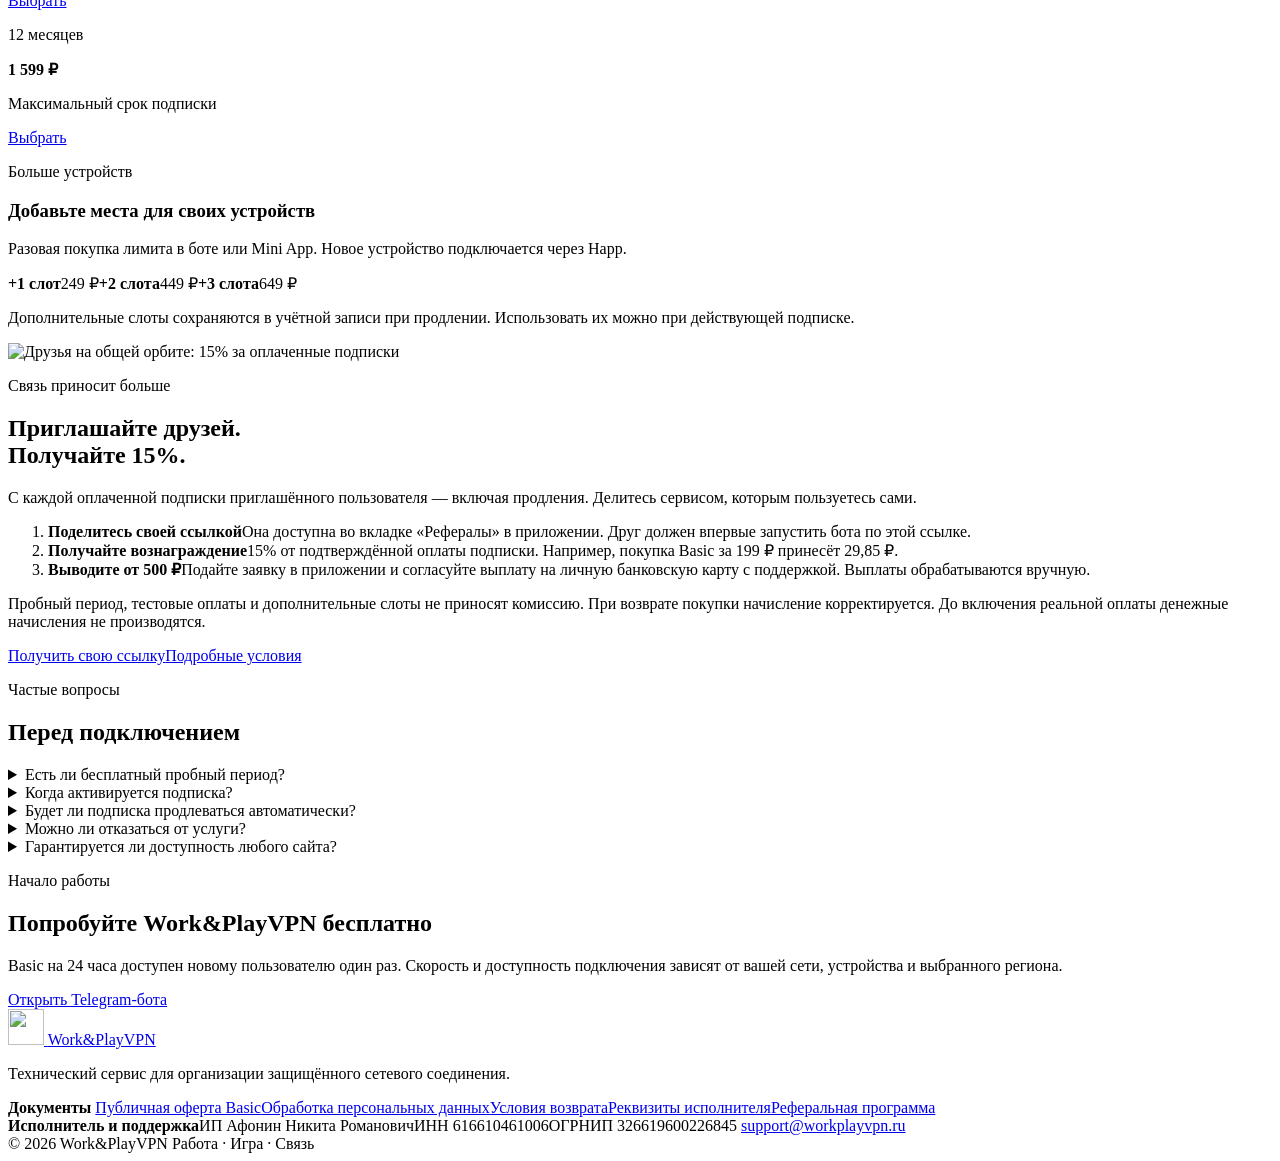
==== commit 38bbe799: "Add 15 percent referral rewards and manual withdrawals" ====
--- a/caddy/site/index.html
+++ b/caddy/site/index.html
@@ -8,7 +8,7 @@
   <meta name="robots" content="noindex, nofollow">
   <title>Work&amp;PlayVPN — защищённое соединение</title>
   <link rel="icon" href="/assets/favicon.svg?v=20261002-3" type="image/svg+xml">
-  <link rel="stylesheet" href="/assets/styles.css?v=20261002-2">
+  <link rel="stylesheet" href="/assets/styles.css?v=20261002-6">
 </head>
 <body>
   <header class="site-header">
@@ -21,6 +21,7 @@
       <nav class="desktop-nav" aria-label="Основная навигация">
         <a href="#advantages">Возможности</a>
         <a href="#plans">Тарифы</a>
+        <a href="#referrals">Рефералы</a>
         <a href="#connection">Подключение</a>
         <a href="#faq">Вопросы</a>
       </nav>
@@ -209,6 +210,17 @@
       </div>
     </section>
 
+    <section class="section" id="referrals" aria-labelledby="referral-title">
+      <div class="container referral-site-layout">
+        <div class="referral-site-art"><img src="/assets/referrals.svg" width="600" height="440" loading="lazy" alt="Друзья на общей орбите: 15% за оплаченные подписки"><span class="referral-orbit-light" aria-hidden="true"></span></div>
+        <div><p class="eyebrow">Связь приносит больше</p><h2 id="referral-title">Приглашайте друзей.<br>Получайте 15%.</h2><p class="section-description">С каждой оплаченной подписки приглашённого пользователя — включая продления. Делитесь сервисом, которым пользуетесь сами.</p>
+          <ol class="referral-site-steps"><li><strong>Поделитесь своей ссылкой</strong><span>Она доступна во вкладке «Рефералы» в приложении. Друг должен впервые запустить бота по этой ссылке.</span></li><li><strong>Получайте вознаграждение</strong><span>15% от подтверждённой оплаты подписки. Например, покупка Basic за 199 ₽ принесёт 29,85 ₽.</span></li><li><strong>Выводите от 500 ₽</strong><span>Подайте заявку в приложении и согласуйте выплату на личную банковскую карту с поддержкой. Выплаты обрабатываются вручную.</span></li></ol>
+          <p class="referral-site-note">Пробный период, тестовые оплаты и дополнительные слоты не приносят комиссию. При возврате покупки начисление корректируется. До включения реальной оплаты денежные начисления не производятся.</p>
+          <div class="hero-actions"><a class="button" href="https://t.me/workplayvpn_bot" target="_blank" rel="noopener">Получить свою ссылку</a><a class="button button-secondary" href="/referrals.html">Подробные условия</a></div>
+        </div>
+      </div>
+    </section>
+
     <section class="section section-muted" id="faq">
       <div class="container faq-layout">
         <div class="section-heading">
@@ -271,7 +283,7 @@
 
       <div class="footer-links" id="documents" aria-label="Юридические документы">
         <strong>Документы</strong>
-        <a href="/offer.html">Публичная оферта Basic</a><a href="/privacy.html">Обработка персональных данных</a><a href="/refund.html">Условия возврата</a><a href="/details.html">Реквизиты исполнителя</a>
+        <a href="/offer.html">Публичная оферта Basic</a><a href="/privacy.html">Обработка персональных данных</a><a href="/refund.html">Условия возврата</a><a href="/details.html">Реквизиты исполнителя</a><a href="/referrals.html">Реферальная программа</a>
       </div>
 
       <div class="footer-details">
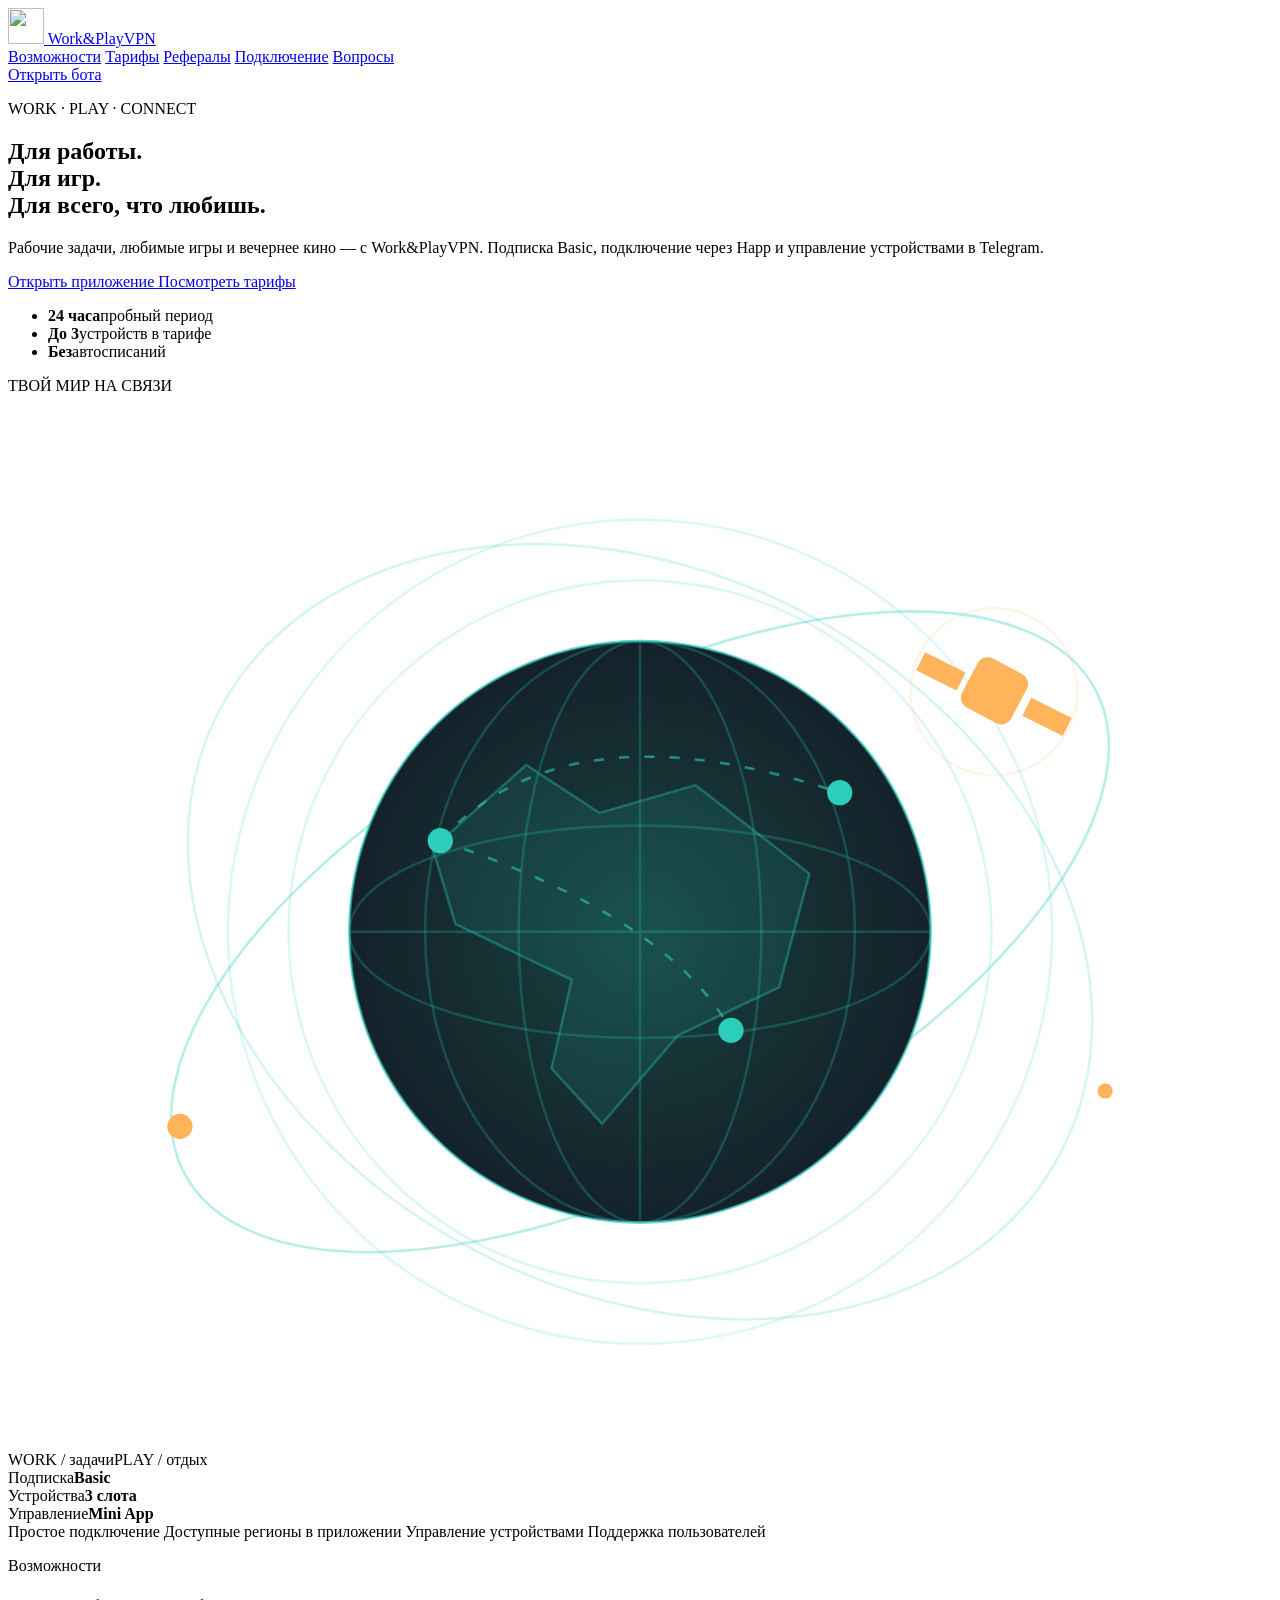
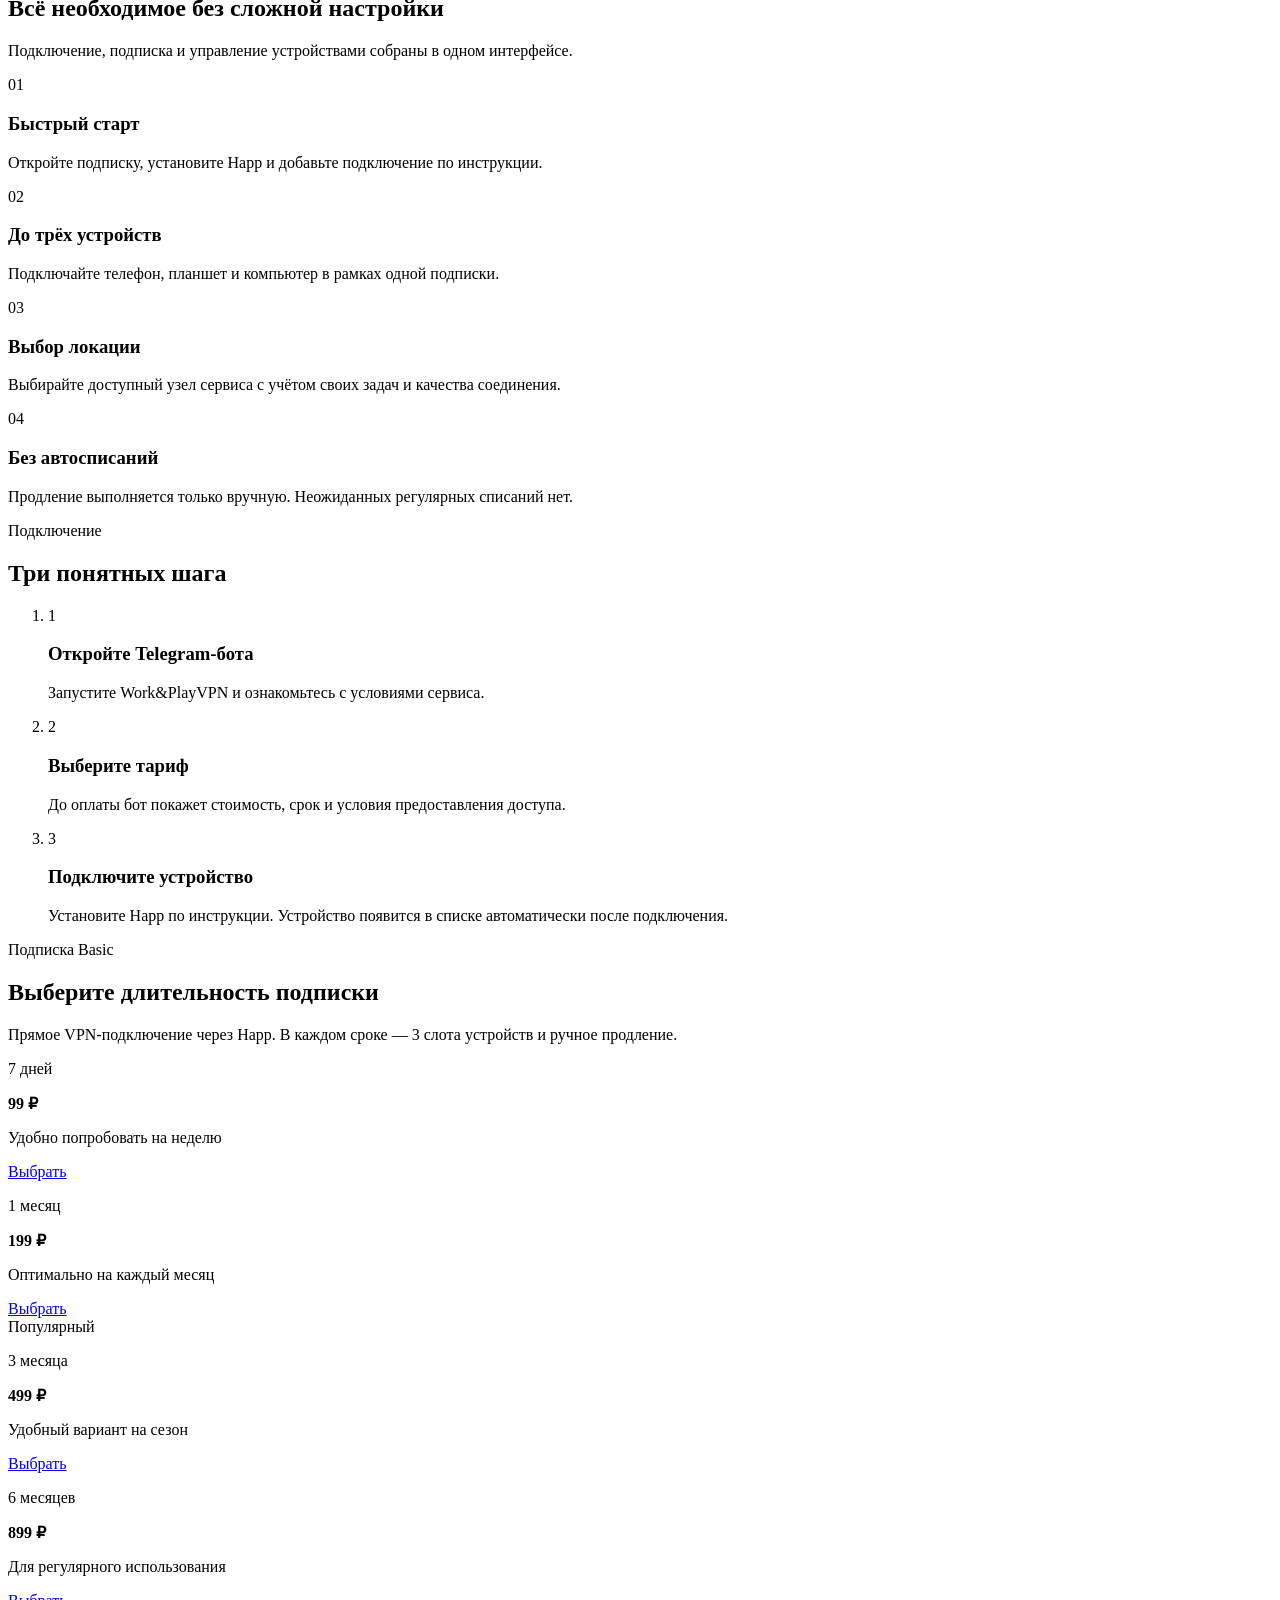
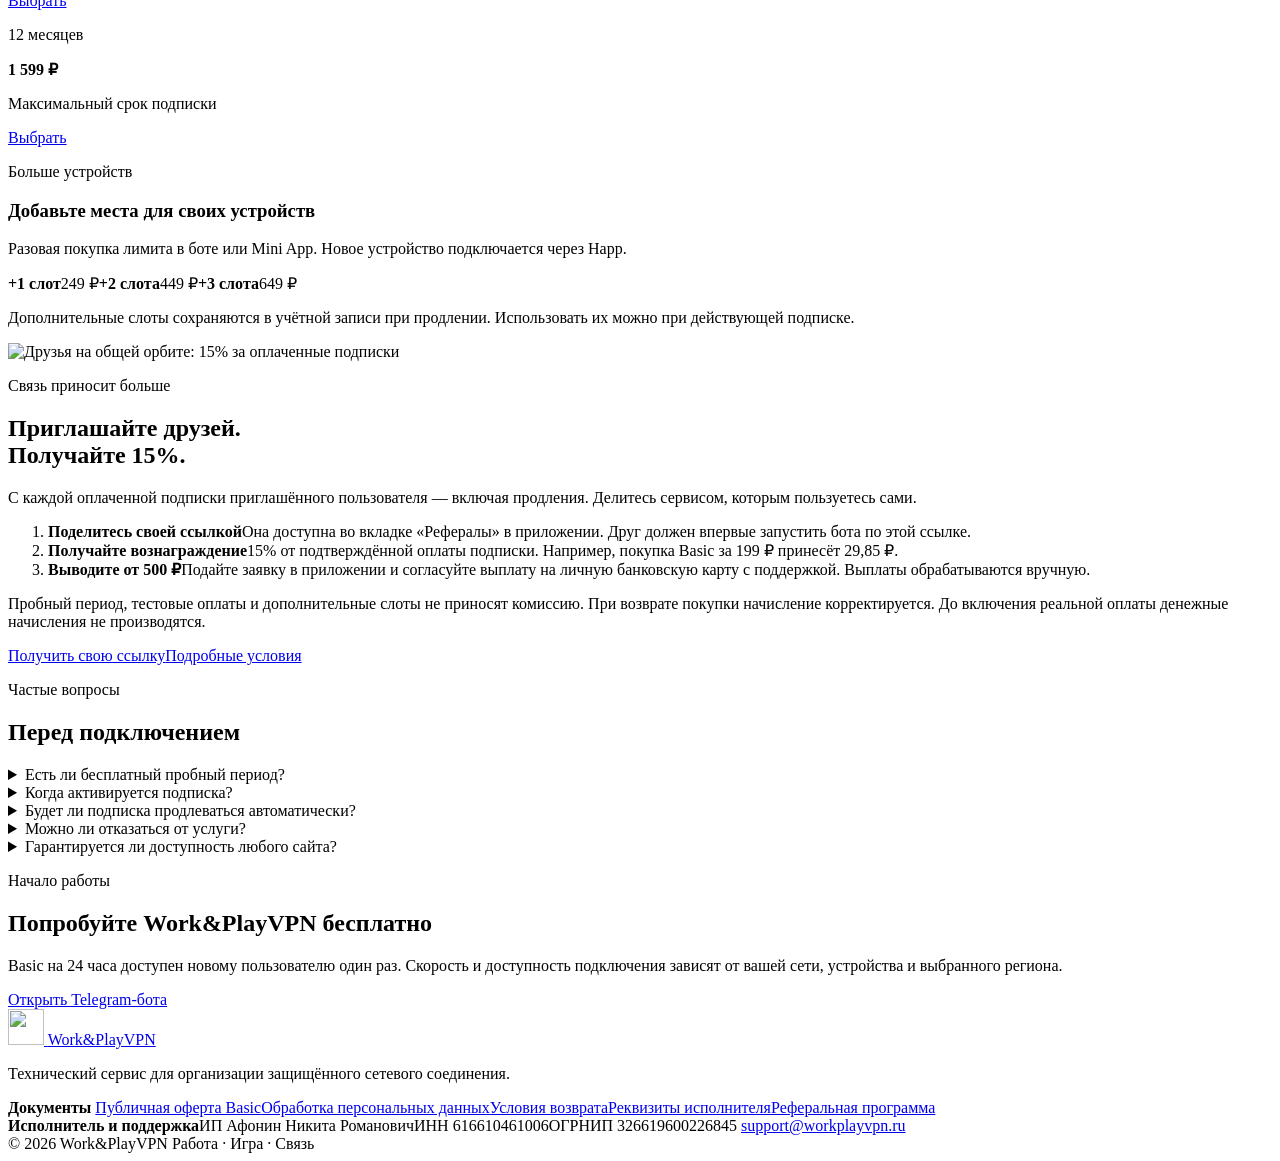
==== commit da40bbf4: "Update subscription duration wording and gaming tagline" ====
--- a/caddy/site/index.html
+++ b/caddy/site/index.html
@@ -37,7 +37,7 @@
       <div class="container hero-grid">
         <div class="hero-copy">
           <p class="eyebrow">WORK · PLAY · CONNECT</p>
-          <h1>Для работы.<br>Для игры.<br>Для всего, что любишь.</h1>
+          <h1>Для работы.<br>Для игр.<br>Для всего, что любишь.</h1>
           <p class="hero-text">
             Рабочие задачи, любимые игры и вечернее кино — с Work&amp;PlayVPN.
             Подписка Basic, подключение через Happ и управление устройствами в Telegram.
@@ -161,7 +161,7 @@
       <div class="container">
         <div class="section-heading">
           <p class="eyebrow">Подписка Basic</p>
-          <h2>Выберите подходящий срок</h2>
+          <h2>Выберите длительность подписки</h2>
           <p>Прямое VPN-подключение через Happ. В каждом сроке — 3 слота устройств и ручное продление.</p>
         </div>
 
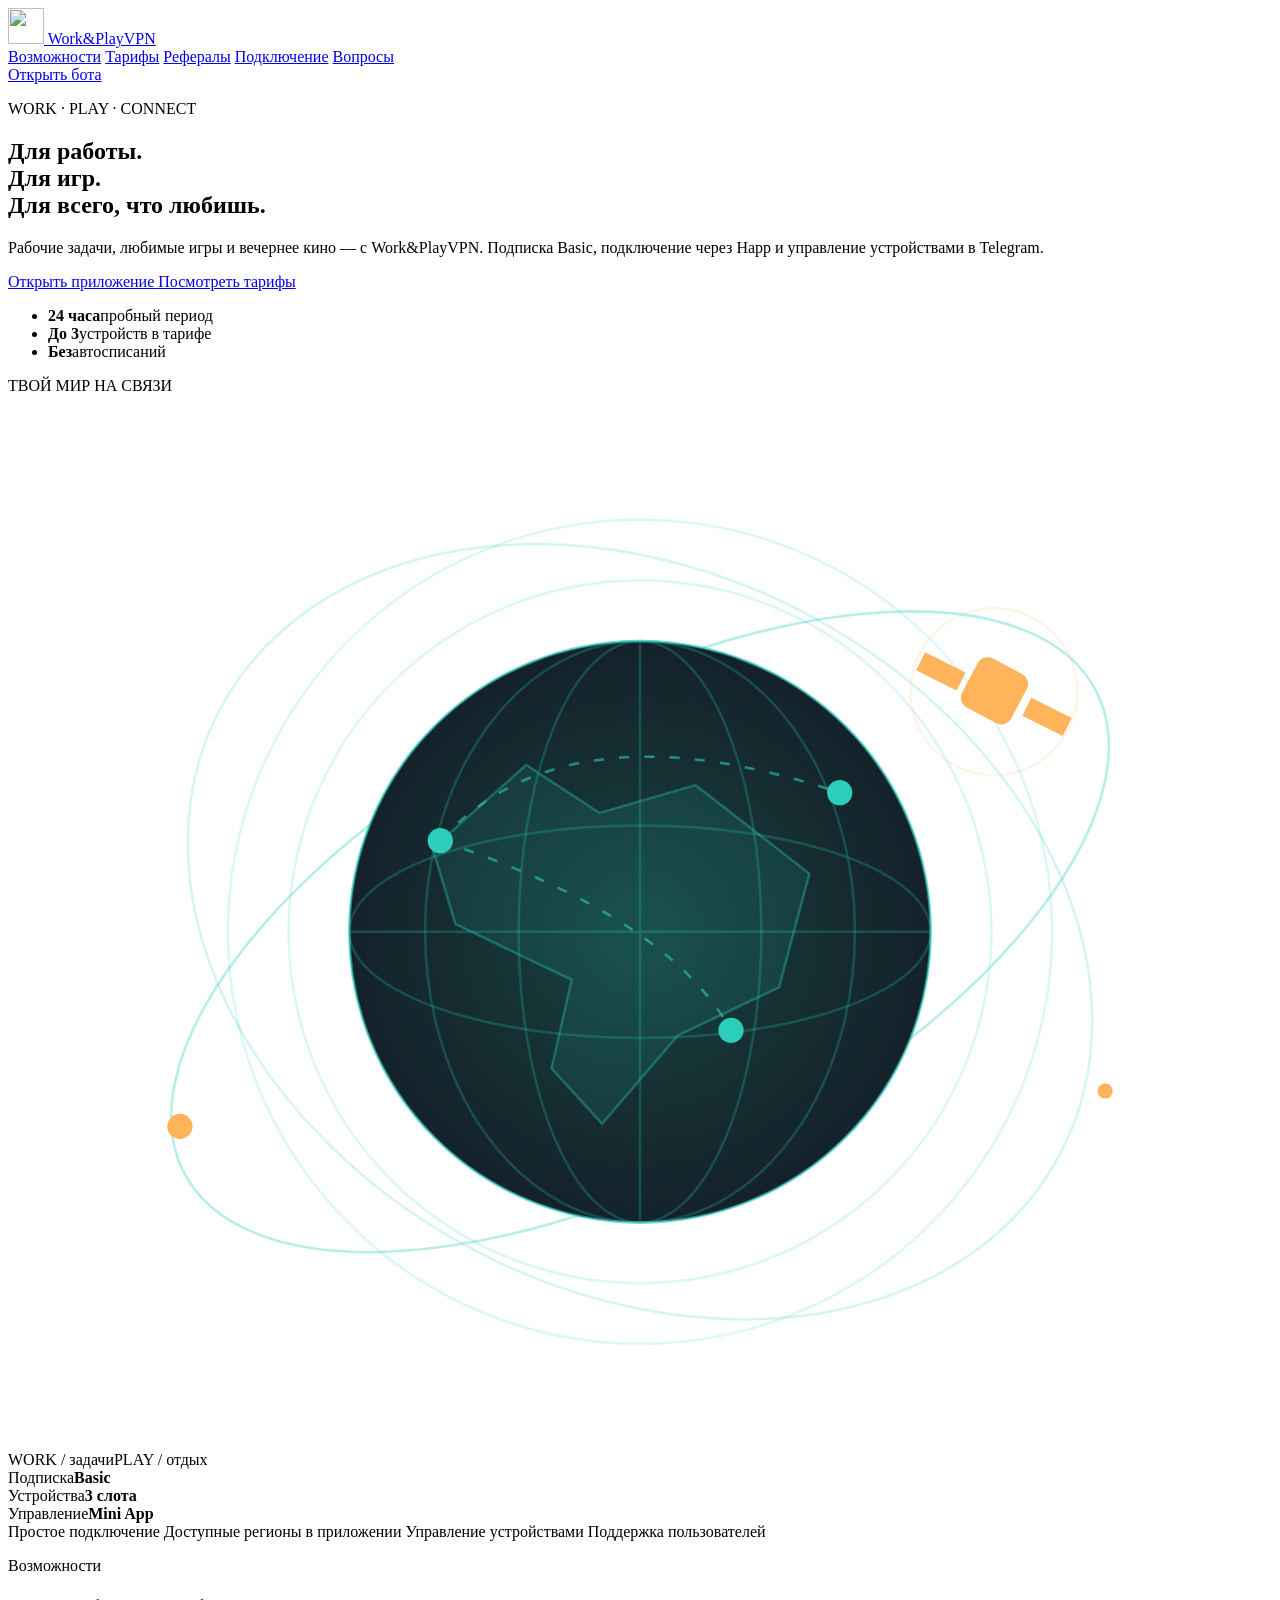
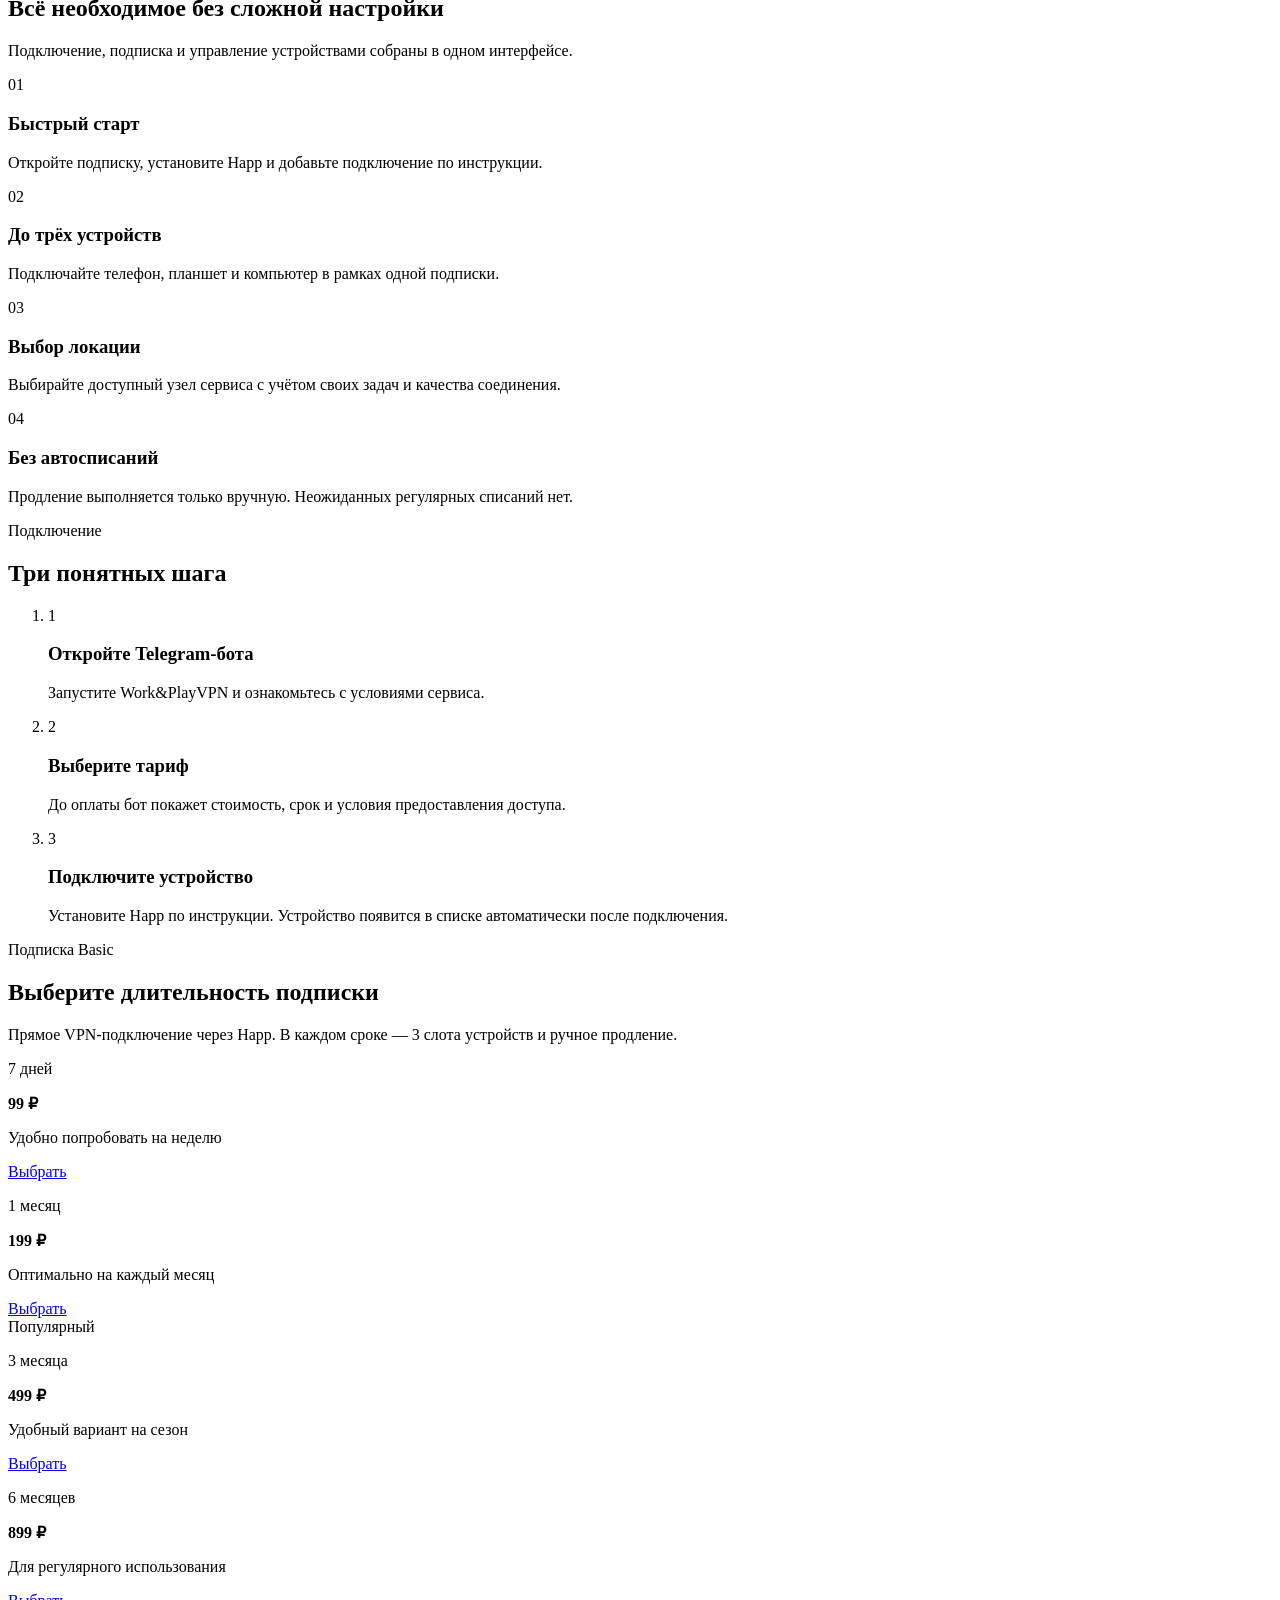
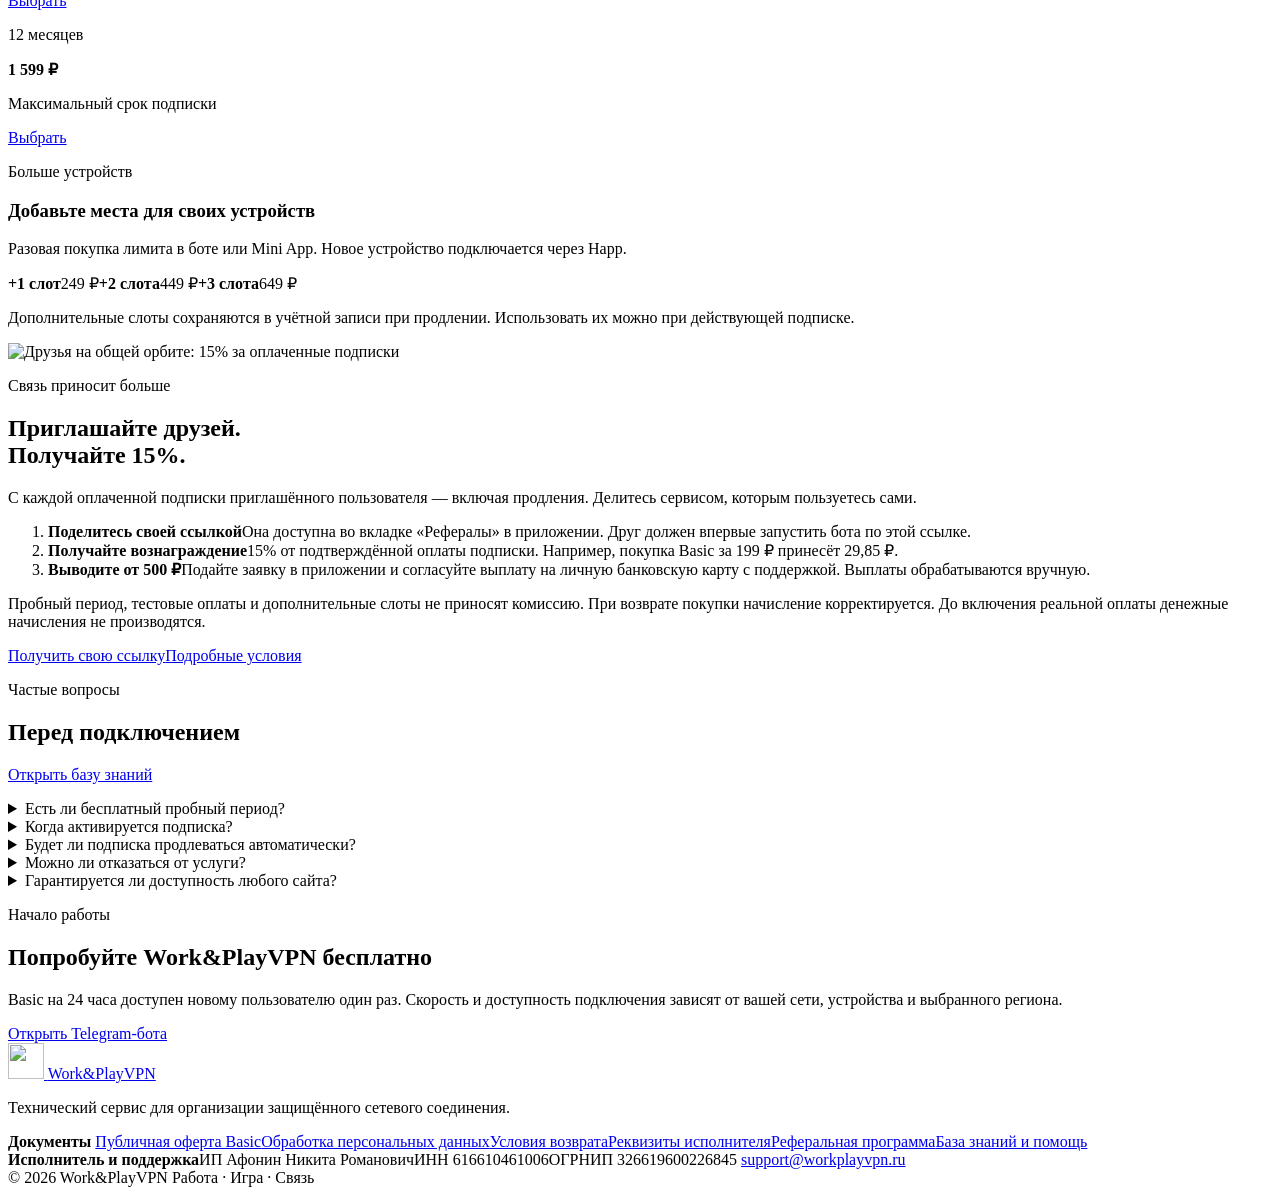
==== commit 46821bc4: "Add knowledge base and support tickets with Telegram notifications" ====
--- a/caddy/site/index.html
+++ b/caddy/site/index.html
@@ -8,7 +8,7 @@
   <meta name="robots" content="noindex, nofollow">
   <title>Work&amp;PlayVPN — защищённое соединение</title>
   <link rel="icon" href="/assets/favicon.svg?v=20261002-3" type="image/svg+xml">
-  <link rel="stylesheet" href="/assets/styles.css?v=20261002-6">
+  <link rel="stylesheet" href="/assets/styles.css?v=20261003-2">
 </head>
 <body>
   <header class="site-header">
@@ -226,6 +226,7 @@
         <div class="section-heading">
           <p class="eyebrow">Частые вопросы</p>
           <h2>Перед подключением</h2>
+          <p><a class="button button-small" href="/help.html">Открыть базу знаний</a></p>
         </div>
 
         <div class="faq-list">
@@ -283,7 +284,7 @@
 
       <div class="footer-links" id="documents" aria-label="Юридические документы">
         <strong>Документы</strong>
-        <a href="/offer.html">Публичная оферта Basic</a><a href="/privacy.html">Обработка персональных данных</a><a href="/refund.html">Условия возврата</a><a href="/details.html">Реквизиты исполнителя</a><a href="/referrals.html">Реферальная программа</a>
+        <a href="/offer.html">Публичная оферта Basic</a><a href="/privacy.html">Обработка персональных данных</a><a href="/refund.html">Условия возврата</a><a href="/details.html">Реквизиты исполнителя</a><a href="/referrals.html">Реферальная программа</a><a href="/help.html">База знаний и помощь</a>
       </div>
 
       <div class="footer-details">
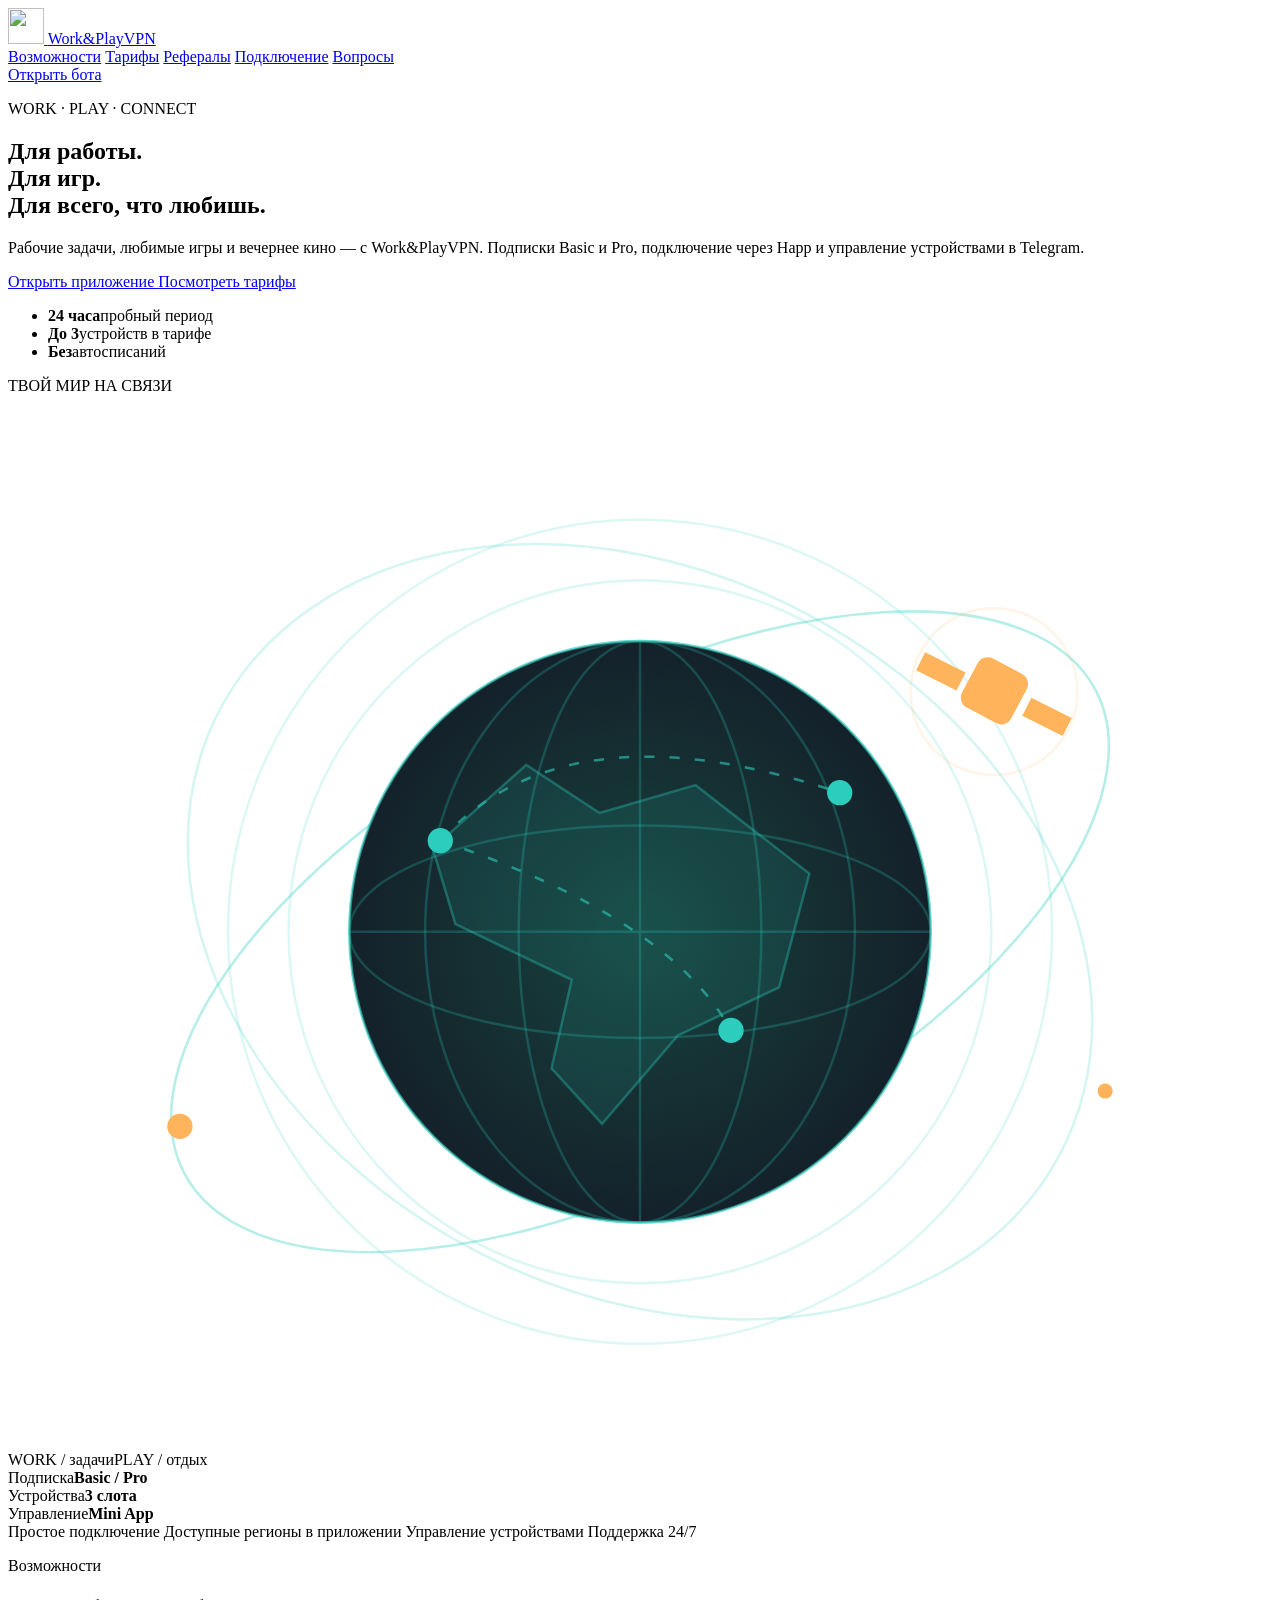
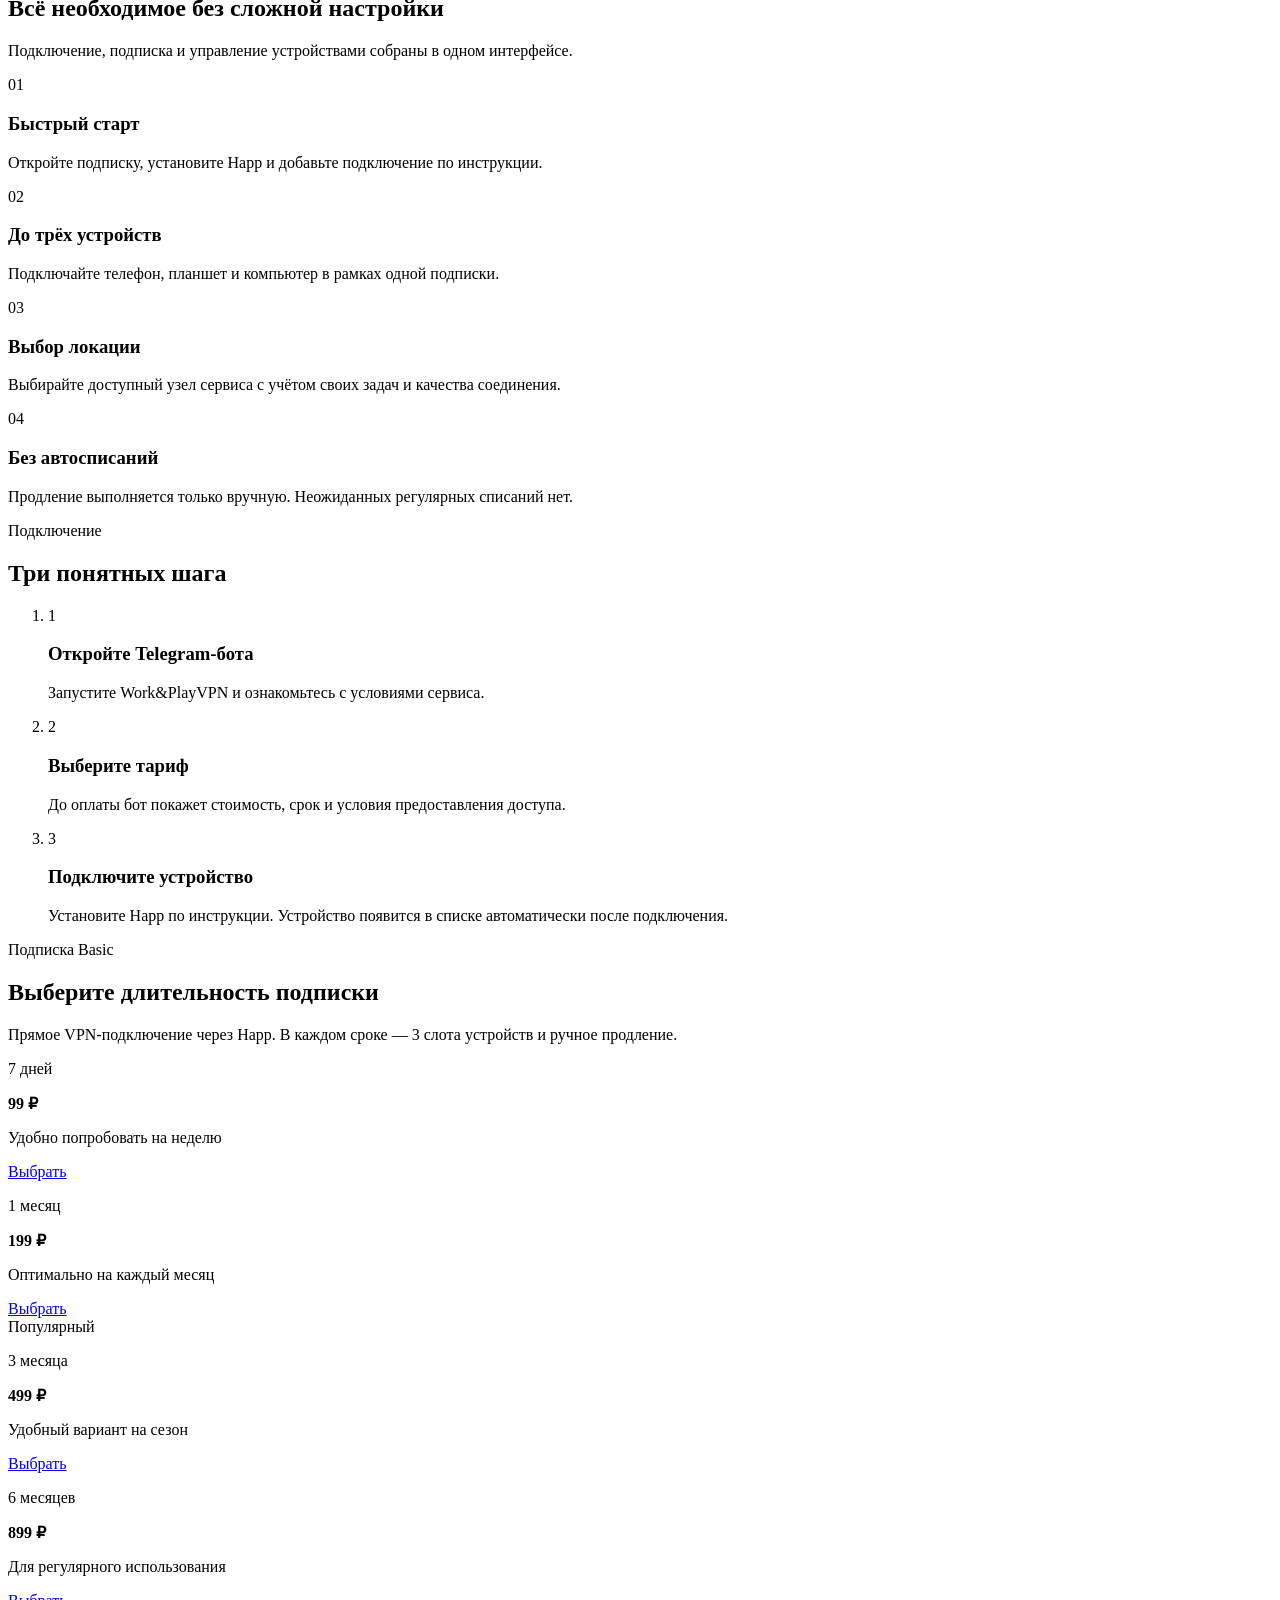
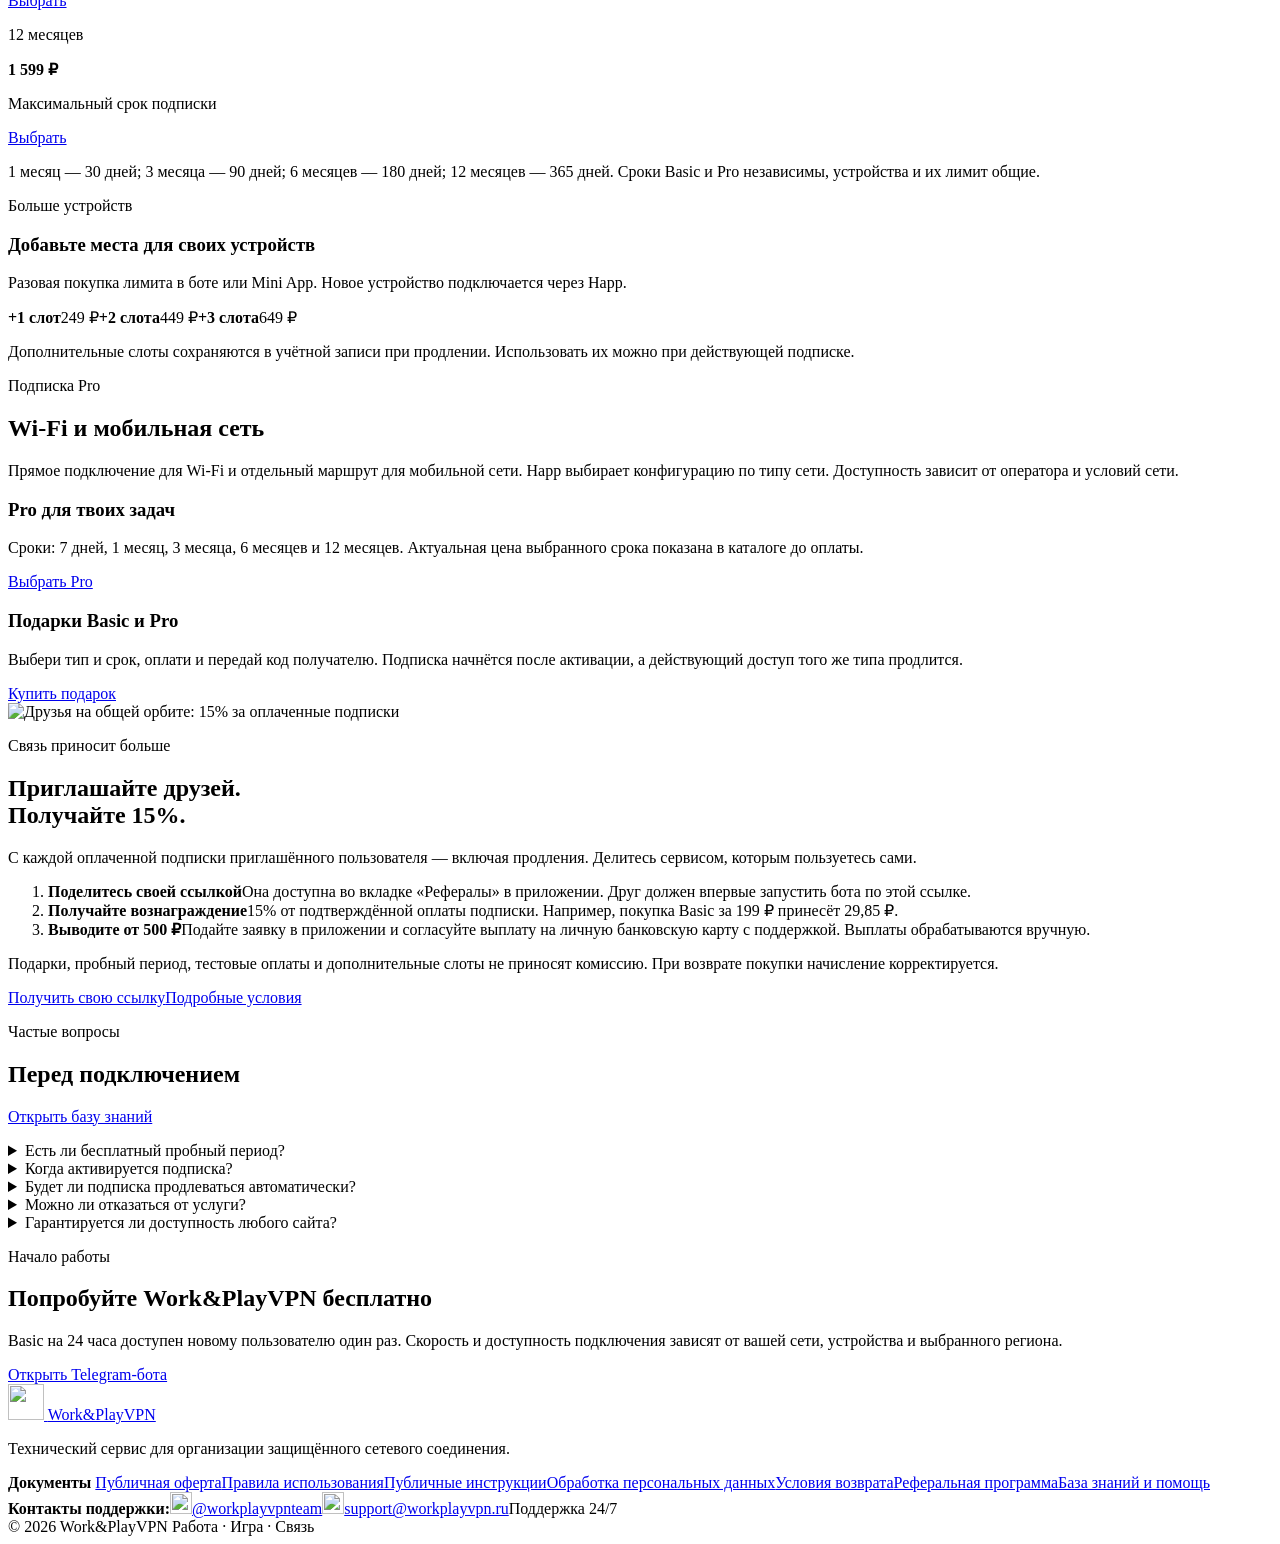
==== commit f85dc044: "Add Happ network routing, update site documents and search indexing" ====
--- a/caddy/site/index.html
+++ b/caddy/site/index.html
@@ -4,11 +4,22 @@
   <meta charset="utf-8">
   <meta name="viewport" content="width=device-width, initial-scale=1">
   <meta name="theme-color" content="#0b1118">
-  <meta name="description" content="Work&amp;PlayVPN — защищённое сетевое соединение для работы и повседневных задач. До трёх устройств, управление через Telegram.">
-  <meta name="robots" content="noindex, nofollow">
-  <title>Work&amp;PlayVPN — защищённое соединение</title>
+
+  <meta name="robots" content="index, follow">
+  <title>WorkPlayVPN (Work&amp;PlayVPN) — подписки Basic и Pro</title>
   <link rel="icon" href="/assets/favicon.svg?v=20261002-3" type="image/svg+xml">
   <link rel="stylesheet" href="/assets/styles.css?v=20261003-2">
+
+<link rel="canonical" href="https://workplayvpn.ru/">
+<meta name="description" content="WorkPlayVPN — подписки Basic и Pro для Happ. Подключение для Wi-Fi и мобильной сети, до 3 устройств, управление в Telegram, поддержка 24/7.">
+<meta property="og:type" content="website">
+<meta property="og:site_name" content="Work&amp;PlayVPN">
+<meta property="og:title" content="WorkPlayVPN (Work&amp;PlayVPN) — подписки Basic и Pro">
+<meta property="og:description" content="WorkPlayVPN — подписки Basic и Pro для Happ. Подключение для Wi-Fi и мобильной сети, до 3 устройств, управление в Telegram, поддержка 24/7.">
+<meta property="og:url" content="https://workplayvpn.ru/">
+<meta property="og:image" content="https://workplayvpn.ru/assets/avatar.png">
+<meta name="yandex-verification" content="f3e49bb771749d2f">
+<meta name="google-site-verification" content="0EglTwULMgUt5DhtKbBdQ74NQGYnS3vhv3x8DIaHFPM">
 </head>
 <body>
   <header class="site-header">
@@ -40,7 +51,7 @@
           <h1>Для работы.<br>Для игр.<br>Для всего, что любишь.</h1>
           <p class="hero-text">
             Рабочие задачи, любимые игры и вечернее кино — с Work&amp;PlayVPN.
-            Подписка Basic, подключение через Happ и управление устройствами в Telegram.
+            Подписки Basic и Pro, подключение через Happ и управление устройствами в Telegram.
           </p>
 
           <div class="hero-actions">
@@ -74,7 +85,7 @@
             </svg>
             <span class="orbit-chip work-chip">WORK / задачи</span><span class="orbit-chip play-chip">PLAY / отдых</span>
           </div>
-          <div class="connection-meta"><div><span>Подписка</span><strong>Basic</strong></div><div><span>Устройства</span><strong>3 слота</strong></div><div><span>Управление</span><strong>Mini App</strong></div></div>
+          <div class="connection-meta"><div><span>Подписка</span><strong>Basic / Pro</strong></div><div><span>Устройства</span><strong>3 слота</strong></div><div><span>Управление</span><strong>Mini App</strong></div></div>
         </div>
       </div>
     </section>
@@ -84,7 +95,7 @@
         <span>Простое подключение</span>
         <span>Доступные регионы в приложении</span>
         <span>Управление устройствами</span>
-        <span>Поддержка пользователей</span>
+        <span>Поддержка 24/7</span>
       </div>
     </section>
 
@@ -203,19 +214,20 @@
           </article>
         </div>
 
-        <div class="slots-panel"><div><p class="eyebrow">Больше устройств</p><h3>Добавьте места для своих устройств</h3><p>Разовая покупка лимита в боте или Mini App. Новое устройство подключается через Happ.</p></div><div class="slot-prices"><span><b>+1 слот</b>249 ₽</span><span><b>+2 слота</b>449 ₽</span><span><b>+3 слота</b>649 ₽</span></div></div>
+        <p class="plans-footnote">1 месяц — 30 дней; 3 месяца — 90 дней; 6 месяцев — 180 дней; 12 месяцев — 365 дней. Сроки Basic и Pro независимы, устройства и их лимит общие.</p><div class="slots-panel"><div><p class="eyebrow">Больше устройств</p><h3>Добавьте места для своих устройств</h3><p>Разовая покупка лимита в боте или Mini App. Новое устройство подключается через Happ.</p></div><div class="slot-prices"><span><b>+1 слот</b>249 ₽</span><span><b>+2 слота</b>449 ₽</span><span><b>+3 слота</b>649 ₽</span></div></div>
         <p class="plans-footnote">
           Дополнительные слоты сохраняются в учётной записи при продлении. Использовать их можно при действующей подписке.
         </p>
       </div>
     </section>
 
+<section class="section" id="pro"><div class="container"><div class="section-heading"><p class="eyebrow">Подписка Pro</p><h2>Wi-Fi и мобильная сеть</h2><p>Прямое подключение для Wi-Fi и отдельный маршрут для мобильной сети. Happ выбирает конфигурацию по типу сети. Доступность зависит от оператора и условий сети.</p></div><div class="feature-grid"><article class="feature-card"><h3>Pro для твоих задач</h3><p>Сроки: 7 дней, 1 месяц, 3 месяца, 6 месяцев и 12 месяцев. Актуальная цена выбранного срока показана в каталоге до оплаты.</p><a class="button" href="https://t.me/workplayvpn_bot">Выбрать Pro</a></article><article class="feature-card"><h3>Подарки Basic и Pro</h3><p>Выбери тип и срок, оплати и передай код получателю. Подписка начнётся после активации, а действующий доступ того же типа продлится.</p><a class="button" href="https://t.me/workplayvpn_bot">Купить подарок</a></article></div></div></section>
     <section class="section" id="referrals" aria-labelledby="referral-title">
       <div class="container referral-site-layout">
         <div class="referral-site-art"><img src="/assets/referrals.svg" width="600" height="440" loading="lazy" alt="Друзья на общей орбите: 15% за оплаченные подписки"><span class="referral-orbit-light" aria-hidden="true"></span></div>
         <div><p class="eyebrow">Связь приносит больше</p><h2 id="referral-title">Приглашайте друзей.<br>Получайте 15%.</h2><p class="section-description">С каждой оплаченной подписки приглашённого пользователя — включая продления. Делитесь сервисом, которым пользуетесь сами.</p>
           <ol class="referral-site-steps"><li><strong>Поделитесь своей ссылкой</strong><span>Она доступна во вкладке «Рефералы» в приложении. Друг должен впервые запустить бота по этой ссылке.</span></li><li><strong>Получайте вознаграждение</strong><span>15% от подтверждённой оплаты подписки. Например, покупка Basic за 199 ₽ принесёт 29,85 ₽.</span></li><li><strong>Выводите от 500 ₽</strong><span>Подайте заявку в приложении и согласуйте выплату на личную банковскую карту с поддержкой. Выплаты обрабатываются вручную.</span></li></ol>
-          <p class="referral-site-note">Пробный период, тестовые оплаты и дополнительные слоты не приносят комиссию. При возврате покупки начисление корректируется. До включения реальной оплаты денежные начисления не производятся.</p>
+          <p class="referral-site-note">Подарки, пробный период, тестовые оплаты и дополнительные слоты не приносят комиссию. При возврате покупки начисление корректируется. </p>
           <div class="hero-actions"><a class="button" href="https://t.me/workplayvpn_bot" target="_blank" rel="noopener">Получить свою ссылку</a><a class="button button-secondary" href="/referrals.html">Подробные условия</a></div>
         </div>
       </div>
@@ -226,7 +238,7 @@
         <div class="section-heading">
           <p class="eyebrow">Частые вопросы</p>
           <h2>Перед подключением</h2>
-          <p><a class="button button-small" href="/help.html">Открыть базу знаний</a></p>
+          <p><a class="button button-small" href="/guide.html">Открыть базу знаний</a></p>
         </div>
 
         <div class="faq-list">
@@ -284,13 +296,10 @@
 
       <div class="footer-links" id="documents" aria-label="Юридические документы">
         <strong>Документы</strong>
-        <a href="/offer.html">Публичная оферта Basic</a><a href="/privacy.html">Обработка персональных данных</a><a href="/refund.html">Условия возврата</a><a href="/details.html">Реквизиты исполнителя</a><a href="/referrals.html">Реферальная программа</a><a href="/help.html">База знаний и помощь</a>
-      </div>
-
-      <div class="footer-details">
-        <strong>Исполнитель и поддержка</strong><span>ИП Афонин Никита Романович</span><span>ИНН 616610461006</span><span>ОГРНИП 326619600226845</span>
-        <a href="mailto:support@workplayvpn.ru">support@workplayvpn.ru</a>
-      </div>
+        <a href="/offer.html">Публичная оферта</a><a href="/rules.html">Правила использования</a><a href="/guide.html">Публичные инструкции</a><a href="/privacy.html">Обработка персональных данных</a><a href="/refund.html">Условия возврата</a><a href="/referrals.html">Реферальная программа</a><a href="/help.html">База знаний и помощь</a>
+      </div>
+
+      <div class="footer-details"><strong>Контакты поддержки:</strong><a class="support-contact" href="https://t.me/workplayvpnteam"><img src="/assets/support-telegram.svg" width="22" height="22" alt="" aria-hidden="true">@workplayvpnteam</a><a class="support-contact" href="mailto:support@workplayvpn.ru"><img src="/assets/support-email.svg" width="22" height="22" alt="" aria-hidden="true">support@workplayvpn.ru</a><span>Поддержка 24/7</span></div>
     </div>
 
     <div class="container footer-bottom">
